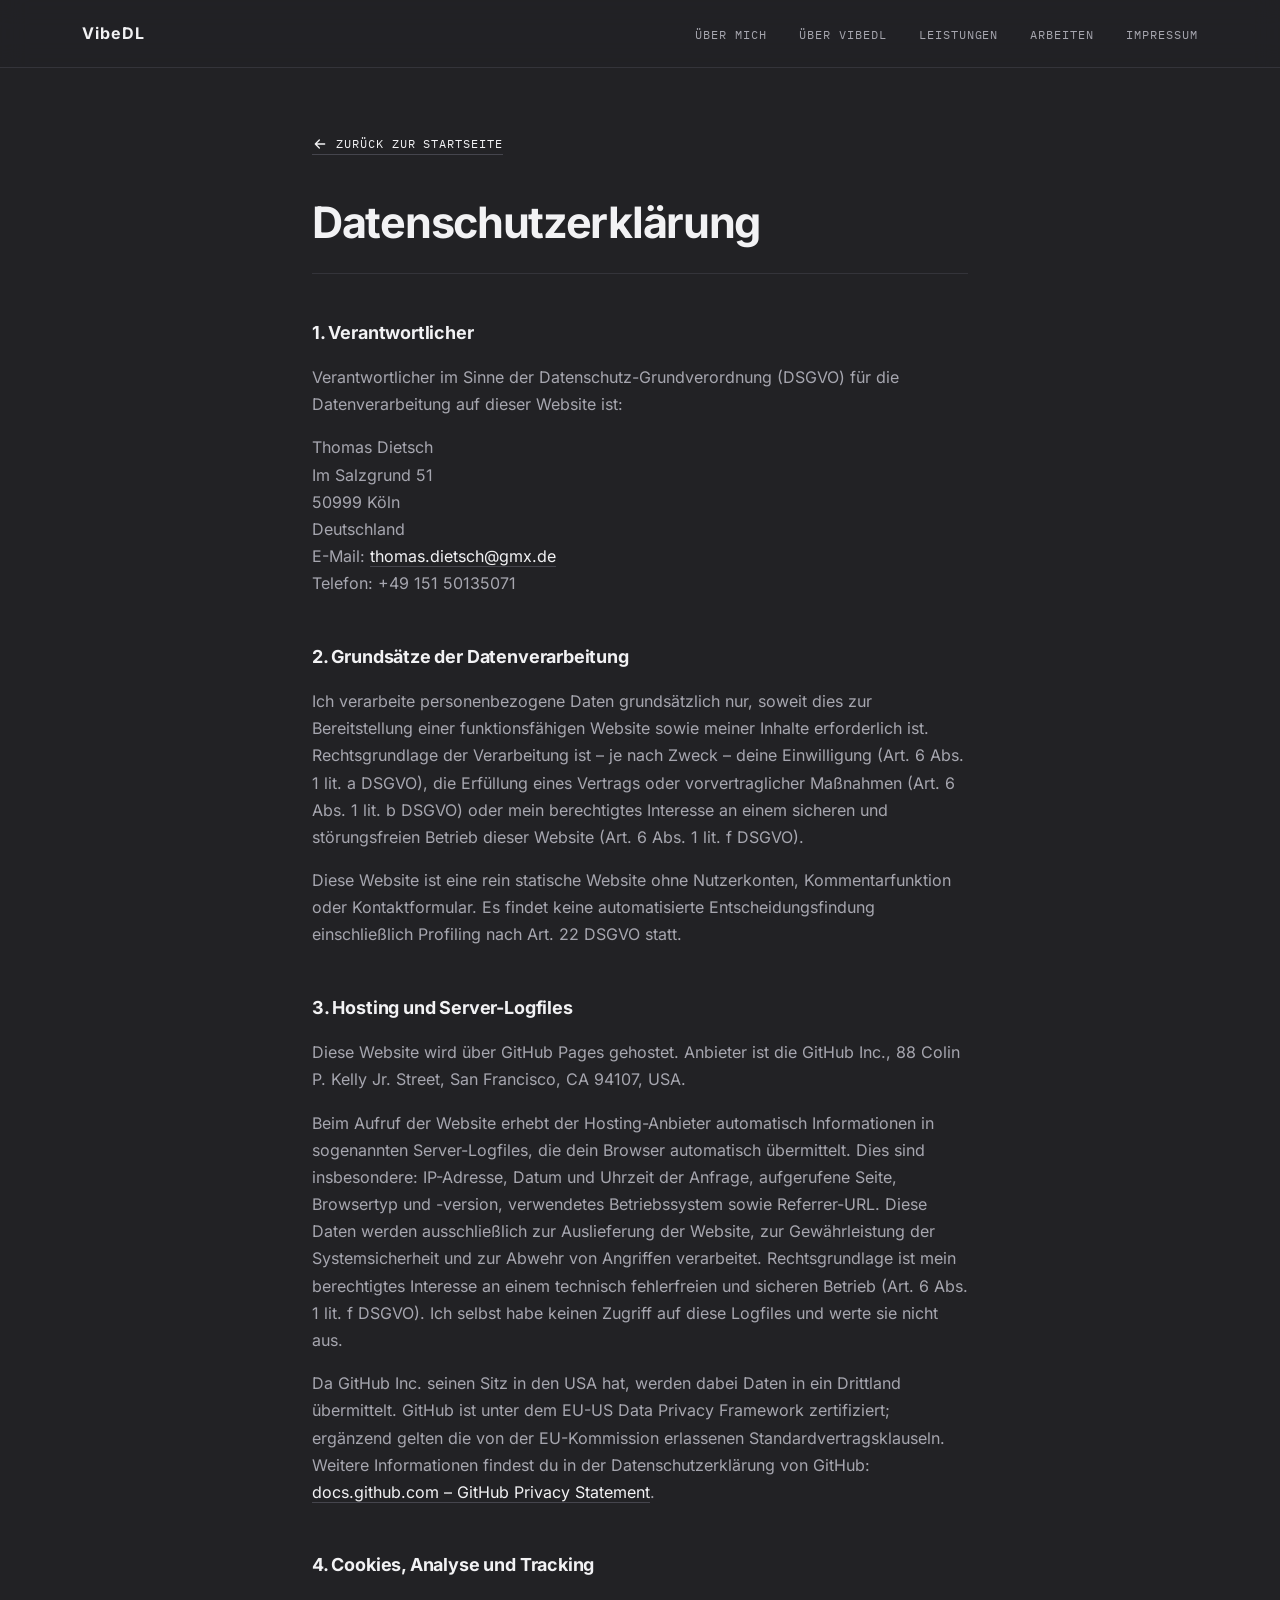
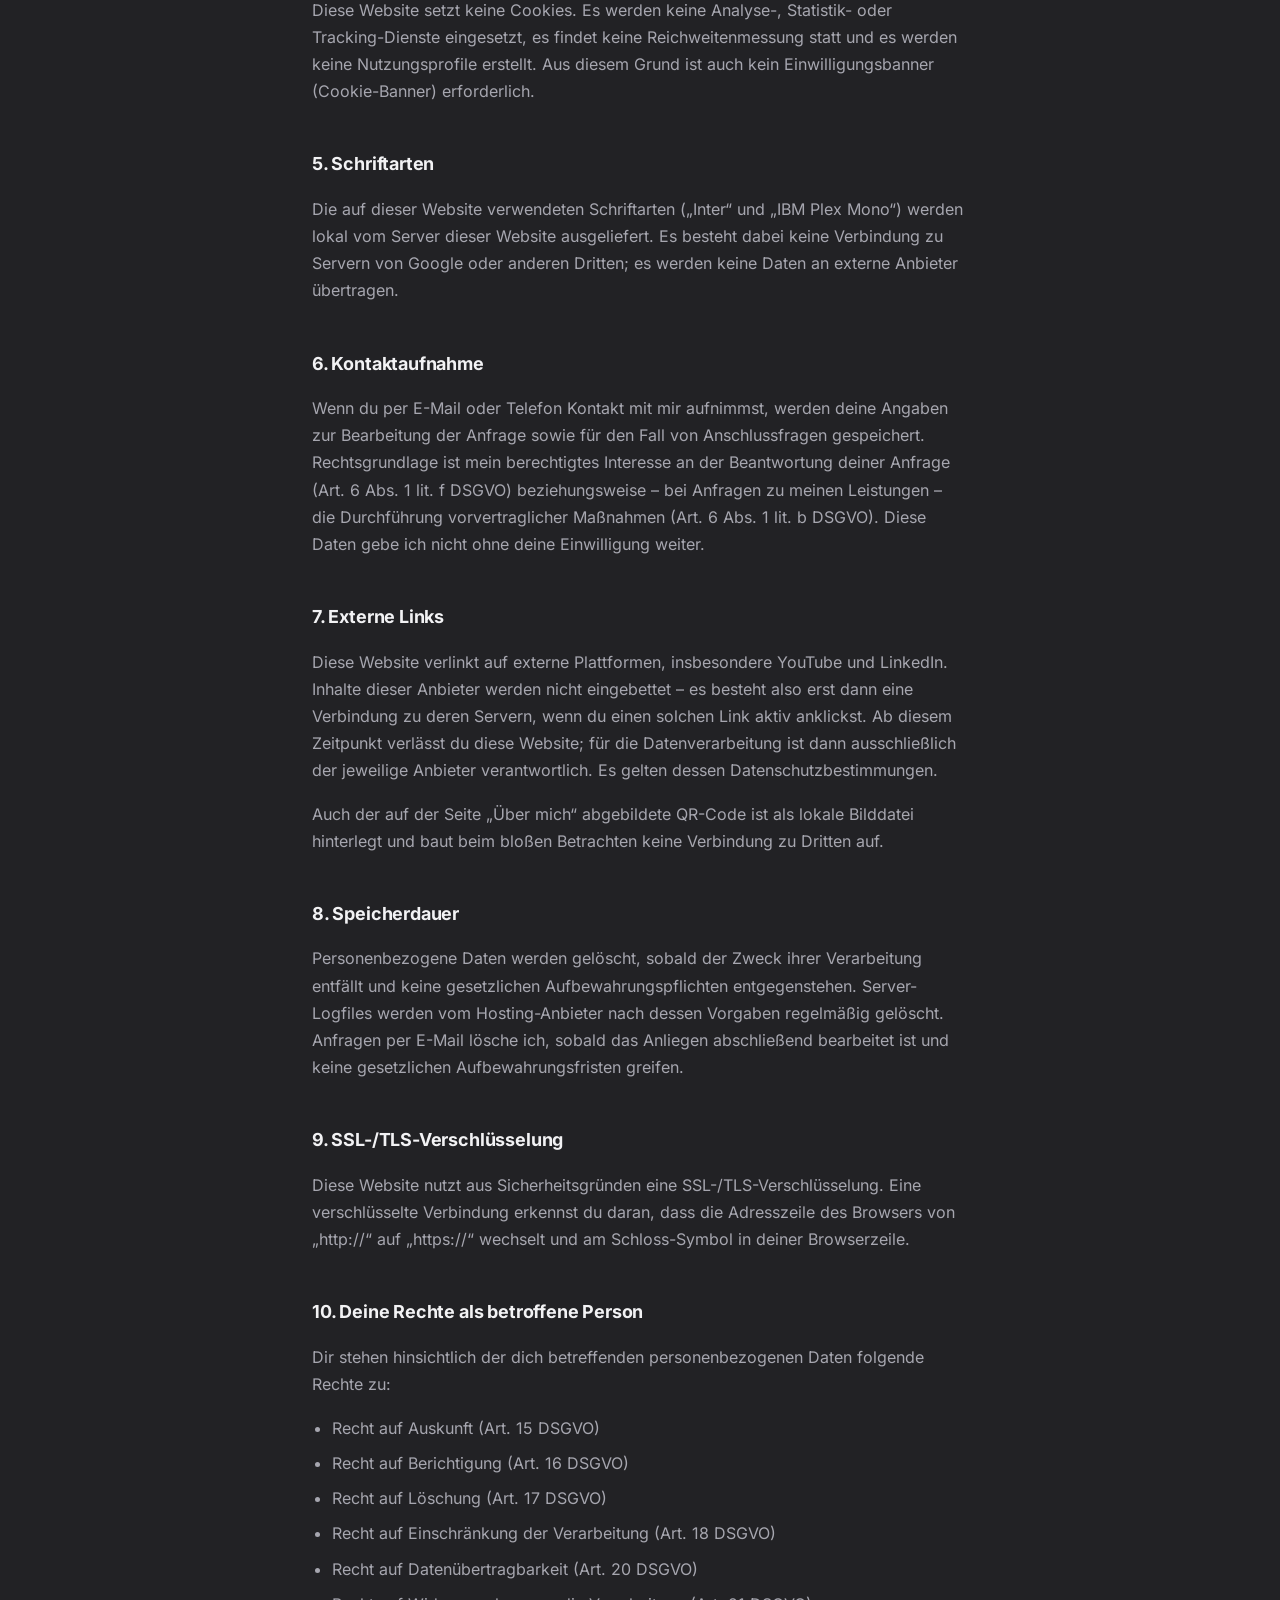
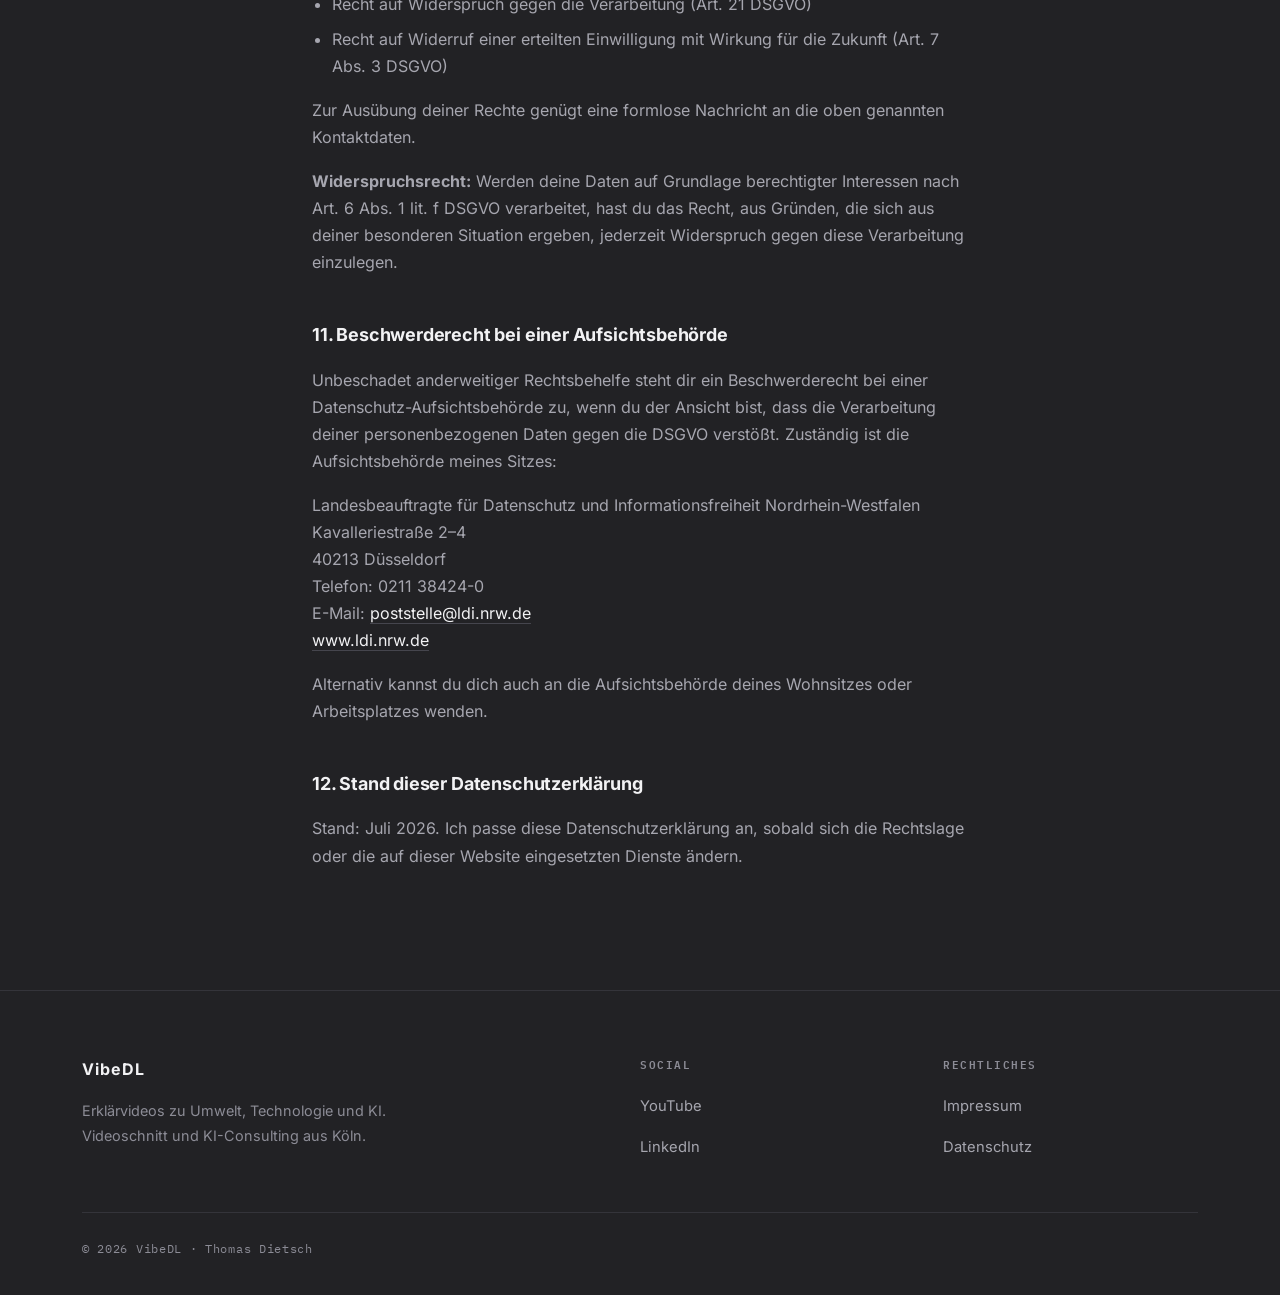
==== datenschutz.html @ 814835d3 "Add files via upload" ====
<!doctype html>
<html lang="de">
<head>
  <meta charset="UTF-8">
  <meta name="viewport" content="width=device-width, initial-scale=1.0">
  <title>Datenschutzerklärung – VibeDL</title>
  <meta name="description" content="Datenschutzerklärung von VibeDL nach DSGVO: Verantwortlicher, Hosting, Server-Logfiles, Rechte der betroffenen Personen.">
  <link rel="stylesheet" href="assets/css/style.css">
  <link rel="icon" type="image/png" href="assets/img/favicon.png">
</head>
<body>

  <header class="site-header">
    <div class="container">
      <a href="index.html" class="logo">
        <span class="logo-text">VibeDL</span>
      </a>

      <input type="checkbox" id="nav-toggle" class="nav-toggle">
      <label for="nav-toggle" class="nav-toggle-label" aria-label="Menü öffnen">☰</label>

      <nav>
        <ul class="nav-links">
          <li><a href="ueber-mich.html">Über mich</a></li>
          <li><a href="index.html#ueber">Über VibeDL</a></li>
          <li><a href="index.html#leistungen">Leistungen</a></li>
          <li><a href="index.html#arbeiten">Arbeiten</a></li>
          <li><a href="impressum.html">Impressum</a></li>
        </ul>
      </nav>
    </div>
  </header>

  <main class="legal-page">
    <div class="container">
      <a href="index.html" class="back-link">
        <svg width="16" height="16" viewBox="0 0 24 24" fill="none" stroke="currentColor" stroke-width="2" stroke-linecap="round" stroke-linejoin="round"><path d="M19 12H5M11 6l-6 6 6 6"/></svg>
        Zurück zur Startseite
      </a>
      <h1>Datenschutzerklärung</h1>

      <h2>1. Verantwortlicher</h2>
      <p>
        Verantwortlicher im Sinne der Datenschutz-Grundverordnung (DSGVO) für die Datenverarbeitung auf dieser Website ist:
      </p>
      <p>
        Thomas Dietsch<br>
        Im Salzgrund 51<br>
        50999 Köln<br>
        Deutschland<br>
        E-Mail: <a href="mailto:thomas.dietsch@gmx.de">thomas.dietsch@gmx.de</a><br>
        Telefon: +49 151 50135071
      </p>

      <h2>2. Grundsätze der Datenverarbeitung</h2>
      <p>
        Ich verarbeite personenbezogene Daten grundsätzlich nur, soweit dies zur Bereitstellung einer funktionsfähigen Website sowie meiner Inhalte erforderlich ist. Rechtsgrundlage der Verarbeitung ist – je nach Zweck – deine Einwilligung (Art. 6 Abs. 1 lit. a DSGVO), die Erfüllung eines Vertrags oder vorvertraglicher Maßnahmen (Art. 6 Abs. 1 lit. b DSGVO) oder mein berechtigtes Interesse an einem sicheren und störungsfreien Betrieb dieser Website (Art. 6 Abs. 1 lit. f DSGVO).
      </p>
      <p>
        Diese Website ist eine rein statische Website ohne Nutzerkonten, Kommentarfunktion oder Kontaktformular. Es findet keine automatisierte Entscheidungsfindung einschließlich Profiling nach Art. 22 DSGVO statt.
      </p>

      <h2>3. Hosting und Server-Logfiles</h2>
      <p>
        Diese Website wird über GitHub&nbsp;Pages gehostet. Anbieter ist die GitHub&nbsp;Inc., 88 Colin P. Kelly Jr. Street, San Francisco, CA 94107, USA.
      </p>
      <p>
        Beim Aufruf der Website erhebt der Hosting-Anbieter automatisch Informationen in sogenannten Server-Logfiles, die dein Browser automatisch übermittelt. Dies sind insbesondere: IP-Adresse, Datum und Uhrzeit der Anfrage, aufgerufene Seite, Browsertyp und -version, verwendetes Betriebssystem sowie Referrer-URL. Diese Daten werden ausschließlich zur Auslieferung der Website, zur Gewährleistung der Systemsicherheit und zur Abwehr von Angriffen verarbeitet. Rechtsgrundlage ist mein berechtigtes Interesse an einem technisch fehlerfreien und sicheren Betrieb (Art. 6 Abs. 1 lit. f DSGVO). Ich selbst habe keinen Zugriff auf diese Logfiles und werte sie nicht aus.
      </p>
      <p>
        Da GitHub&nbsp;Inc. seinen Sitz in den USA hat, werden dabei Daten in ein Drittland übermittelt. GitHub ist unter dem EU-US Data Privacy Framework zertifiziert; ergänzend gelten die von der EU-Kommission erlassenen Standardvertragsklauseln. Weitere Informationen findest du in der Datenschutzerklärung von GitHub:
        <a href="https://docs.github.com/de/site-policy/privacy-policies/github-general-privacy-statement" target="_blank" rel="noopener">docs.github.com – GitHub Privacy Statement</a>.
      </p>

      <h2>4. Cookies, Analyse und Tracking</h2>
      <p>
        Diese Website setzt keine Cookies. Es werden keine Analyse-, Statistik- oder Tracking-Dienste eingesetzt, es findet keine Reichweitenmessung statt und es werden keine Nutzungsprofile erstellt. Aus diesem Grund ist auch kein Einwilligungsbanner (Cookie-Banner) erforderlich.
      </p>

      <h2>5. Schriftarten</h2>
      <p>
        Die auf dieser Website verwendeten Schriftarten („Inter“ und „IBM Plex Mono“) werden lokal vom Server dieser Website ausgeliefert. Es besteht dabei keine Verbindung zu Servern von Google oder anderen Dritten; es werden keine Daten an externe Anbieter übertragen.
      </p>

      <h2>6. Kontaktaufnahme</h2>
      <p>
        Wenn du per E-Mail oder Telefon Kontakt mit mir aufnimmst, werden deine Angaben zur Bearbeitung der Anfrage sowie für den Fall von Anschlussfragen gespeichert. Rechtsgrundlage ist mein berechtigtes Interesse an der Beantwortung deiner Anfrage (Art. 6 Abs. 1 lit. f DSGVO) beziehungsweise – bei Anfragen zu meinen Leistungen – die Durchführung vorvertraglicher Maßnahmen (Art. 6 Abs. 1 lit. b DSGVO). Diese Daten gebe ich nicht ohne deine Einwilligung weiter.
      </p>

      <h2>7. Externe Links</h2>
      <p>
        Diese Website verlinkt auf externe Plattformen, insbesondere YouTube und LinkedIn. Inhalte dieser Anbieter werden nicht eingebettet – es besteht also erst dann eine Verbindung zu deren Servern, wenn du einen solchen Link aktiv anklickst. Ab diesem Zeitpunkt verlässt du diese Website; für die Datenverarbeitung ist dann ausschließlich der jeweilige Anbieter verantwortlich. Es gelten dessen Datenschutzbestimmungen.
      </p>
      <p>
        Auch der auf der Seite „Über mich“ abgebildete QR-Code ist als lokale Bilddatei hinterlegt und baut beim bloßen Betrachten keine Verbindung zu Dritten auf.
      </p>

      <h2>8. Speicherdauer</h2>
      <p>
        Personenbezogene Daten werden gelöscht, sobald der Zweck ihrer Verarbeitung entfällt und keine gesetzlichen Aufbewahrungspflichten entgegenstehen. Server-Logfiles werden vom Hosting-Anbieter nach dessen Vorgaben regelmäßig gelöscht. Anfragen per E-Mail lösche ich, sobald das Anliegen abschließend bearbeitet ist und keine gesetzlichen Aufbewahrungsfristen greifen.
      </p>

      <h2>9. SSL-/TLS-Verschlüsselung</h2>
      <p>
        Diese Website nutzt aus Sicherheitsgründen eine SSL-/TLS-Verschlüsselung. Eine verschlüsselte Verbindung erkennst du daran, dass die Adresszeile des Browsers von „http://“ auf „https://“ wechselt und am Schloss-Symbol in deiner Browserzeile.
      </p>

      <h2>10. Deine Rechte als betroffene Person</h2>
      <p>Dir stehen hinsichtlich der dich betreffenden personenbezogenen Daten folgende Rechte zu:</p>
      <ul>
        <li>Recht auf Auskunft (Art. 15 DSGVO)</li>
        <li>Recht auf Berichtigung (Art. 16 DSGVO)</li>
        <li>Recht auf Löschung (Art. 17 DSGVO)</li>
        <li>Recht auf Einschränkung der Verarbeitung (Art. 18 DSGVO)</li>
        <li>Recht auf Datenübertragbarkeit (Art. 20 DSGVO)</li>
        <li>Recht auf Widerspruch gegen die Verarbeitung (Art. 21 DSGVO)</li>
        <li>Recht auf Widerruf einer erteilten Einwilligung mit Wirkung für die Zukunft (Art. 7 Abs. 3 DSGVO)</li>
      </ul>
      <p>
        Zur Ausübung deiner Rechte genügt eine formlose Nachricht an die oben genannten Kontaktdaten.
      </p>
      <p>
        <strong>Widerspruchsrecht:</strong> Werden deine Daten auf Grundlage berechtigter Interessen nach Art. 6 Abs. 1 lit. f DSGVO verarbeitet, hast du das Recht, aus Gründen, die sich aus deiner besonderen Situation ergeben, jederzeit Widerspruch gegen diese Verarbeitung einzulegen.
      </p>

      <h2>11. Beschwerderecht bei einer Aufsichtsbehörde</h2>
      <p>
        Unbeschadet anderweitiger Rechtsbehelfe steht dir ein Beschwerderecht bei einer Datenschutz-Aufsichtsbehörde zu, wenn du der Ansicht bist, dass die Verarbeitung deiner personenbezogenen Daten gegen die DSGVO verstößt. Zuständig ist die Aufsichtsbehörde meines Sitzes:
      </p>
      <p>
        Landesbeauftragte für Datenschutz und Informationsfreiheit Nordrhein-Westfalen<br>
        Kavalleriestraße 2–4<br>
        40213 Düsseldorf<br>
        Telefon: 0211 38424-0<br>
        E-Mail: <a href="mailto:poststelle@ldi.nrw.de">poststelle@ldi.nrw.de</a><br>
        <a href="https://www.ldi.nrw.de" target="_blank" rel="noopener">www.ldi.nrw.de</a>
      </p>
      <p>
        Alternativ kannst du dich auch an die Aufsichtsbehörde deines Wohnsitzes oder Arbeitsplatzes wenden.
      </p>

      <h2>12. Stand dieser Datenschutzerklärung</h2>
      <p>
        Stand: Juli 2026. Ich passe diese Datenschutzerklärung an, sobald sich die Rechtslage oder die auf dieser Website eingesetzten Dienste ändern.
      </p>
    </div>
  </main>

  <footer class="site-footer">
    <div class="container">
      <div class="footer-top">
        <div class="footer-brand">
          <a href="index.html" class="logo">
            <span class="logo-text">VibeDL</span>
          </a>
          <p>Erklärvideos zu Umwelt, Technologie und KI. Videoschnitt und KI-Consulting aus Köln.</p>
        </div>
        <div class="footer-col">
          <h4>Social</h4>
          <ul class="social-links">
            <li><a href="https://www.youtube.com/@Vibe_DL" target="_blank" rel="noopener">YouTube</a></li>
            <li><a href="https://www.linkedin.com/in/thomas-dietsch-35041698/" target="_blank" rel="noopener">LinkedIn</a></li>
          </ul>
        </div>
        <div class="footer-col">
          <h4>Rechtliches</h4>
          <ul class="legal-links">
            <li><a href="impressum.html">Impressum</a></li>
            <li><a href="datenschutz.html">Datenschutz</a></li>
          </ul>
        </div>
      </div>
      <div class="footer-bottom">
        © 2026 VibeDL · Thomas Dietsch
      </div>
    </div>
  </footer>

</body>
</html>
---- assets/css/style.css ----
/* ---------- Schriften (lokal gehostet, DSGVO-konform) ----------
   Inter – SIL Open Font License 1.1 (assets/fonts/OFL.txt)
   IBM Plex Mono – SIL Open Font License 1.1 (assets/fonts/OFL-PlexMono.txt)

   Rollenverteilung: Inter trägt Headlines und Fließtext,
   Plex Mono trägt Timecodes, Labels und technische Angaben. */
@font-face {
  font-family: "Inter";
  font-style: normal;
  font-weight: 400 800;
  font-display: swap;
  src: url("../fonts/inter-latin-ext.woff2") format("woff2");
  unicode-range: U+0100-02BA, U+02BD-02C5, U+02C7-02CC, U+02CE-02D7, U+02DD-02FF, U+0304, U+0308, U+0329, U+1D00-1DBF, U+1E00-1E9F, U+1EF2-1EFF, U+2020, U+20A0-20AB, U+20AD-20C0, U+2113, U+2C60-2C7F, U+A720-A7FF;
}

@font-face {
  font-family: "Inter";
  font-style: normal;
  font-weight: 400 800;
  font-display: swap;
  src: url("../fonts/inter-latin.woff2") format("woff2");
  unicode-range: U+0000-00FF, U+0131, U+0152-0153, U+02BB-02BC, U+02C6, U+02DA, U+02DC, U+0304, U+0308, U+0329, U+2000-206F, U+20AC, U+2122, U+2191, U+2193, U+2212, U+2215, U+FEFF, U+FFFD;
}

@font-face {
  font-family: "IBM Plex Mono";
  font-style: normal;
  font-weight: 400;
  font-display: swap;
  src: url("../fonts/plex-mono-400.woff2") format("woff2");
}

@font-face {
  font-family: "IBM Plex Mono";
  font-style: normal;
  font-weight: 600;
  font-display: swap;
  src: url("../fonts/plex-mono-600.woff2") format("woff2");
}

:root {
  /* Neutrales Schnittraum-Grau, an der DaVinci-Resolve-Oberfläche orientiert */
  --bg: #222225;
  --bg-lift: #2a2a2e;
  --line: #45454d;
  --line-soft: #34343a;
  --text: #f2f2f4;
  --text-muted: #a6a6af;
  --text-faint: #8c8c96;
  --accent: #43d9a3;
  --font-mono: "IBM Plex Mono", ui-monospace, "SFMono-Regular", Consolas, monospace;
  --radius: 2px;
  --max-width: 1180px;
  --gutter: 32px;
  --header-height: 68px;
  /* Harter Schnitt statt Überblendung */
  --cut: 0.1s linear;
}

* {
  box-sizing: border-box;
}

html {
  scroll-behavior: smooth;
  /* Absicherung gegen horizontalen Überlauf.
     "clip" statt "hidden", weil hidden einen Scroll-Container erzeugt
     und damit den sticky Header brechen kann. */
  overflow-x: clip;
}

body {
  margin: 0;
  background: var(--bg);
  color: var(--text);
  font-family: "Inter", -apple-system, BlinkMacSystemFont, "Segoe UI", sans-serif;
  font-size: 1.05rem;
  line-height: 1.7;
  -webkit-font-smoothing: antialiased;
  text-rendering: optimizeLegibility;
}

img {
  max-width: 100%;
  display: block;
}

a {
  color: inherit;
  text-decoration: none;
}

ul {
  list-style: none;
}

::selection {
  background: var(--accent);
  color: var(--bg);
}

.container {
  max-width: var(--max-width);
  margin: 0 auto;
  padding: 0 var(--gutter);
}

/* Schmalere Spur für Lesetext – bricht die Gleichbreite auf */
.container--narrow {
  max-width: 900px;
}

/* ---------- Timecode ---------- */
.tc {
  display: block;
  font-family: var(--font-mono);
  font-size: 0.72rem;
  font-weight: 400;
  letter-spacing: 0.06em;
  color: var(--text-faint);
  font-variant-numeric: tabular-nums;
}

/* ---------- Header ---------- */
.site-header {
  position: sticky;
  top: 0;
  z-index: 100;
  height: var(--header-height);
  display: flex;
  align-items: center;
  background: rgba(34, 34, 37, 0.92);
  backdrop-filter: blur(12px);
  border-bottom: 1px solid var(--line-soft);
}

.site-header .container {
  display: flex;
  align-items: center;
  justify-content: space-between;
  width: 100%;
}

.logo {
  display: inline-flex;
  align-items: center;
  font-size: 1rem;
  font-weight: 700;
  letter-spacing: 0.06em;
  color: var(--text);
}

.nav-links {
  display: flex;
  gap: 32px;
  margin: 0;
  padding: 0;
}

.nav-links a {
  font-family: var(--font-mono);
  font-size: 0.76rem;
  font-weight: 400;
  letter-spacing: 0.08em;
  text-transform: uppercase;
  color: var(--text-muted);
  transition: color var(--cut);
}

.nav-links a:hover,
.nav-links a:focus-visible {
  color: var(--text);
}

.nav-links a.active {
  color: var(--accent);
}

.nav-toggle {
  display: none;
}

.nav-toggle-label {
  display: none;
  cursor: pointer;
}

/* ---------- Buttons ---------- */
.btn-primary,
.btn-secondary {
  display: inline-flex;
  align-items: center;
  gap: 10px;
  padding: 14px 26px;
  border-radius: var(--radius);
  font-family: var(--font-mono);
  font-size: 0.8rem;
  font-weight: 600;
  letter-spacing: 0.08em;
  text-transform: uppercase;
  transition: background-color var(--cut), color var(--cut), border-color var(--cut);
}

.btn-primary {
  color: var(--bg);
  background: var(--accent);
  border: 1px solid var(--accent);
}

.btn-primary:hover,
.btn-primary:focus-visible {
  background: transparent;
  color: var(--accent);
}

.btn-secondary {
  color: var(--text);
  background: transparent;
  border: 1px solid var(--line);
}

.btn-secondary:hover,
.btn-secondary:focus-visible {
  border-color: var(--text);
}

/* ---------- Sektionen: harte Schnitte, variabler Rhythmus ----------
   Trennlinien laufen über die volle Fensterbreite, nicht nur im Container. */
section {
  border-bottom: 1px solid var(--line-soft);
}

section:last-of-type {
  border-bottom: none;
}

.sec-pad-l { padding: 130px 0; }
.sec-pad-m { padding: 96px 0; }
.sec-pad-s { padding: 64px 0; }

.section-head {
  margin-bottom: 44px;
}

.section-head .tc {
  margin-bottom: 12px;
}

.section-title {
  font-size: clamp(1.9rem, 4vw, 2.9rem);
  line-height: 1.08;
  letter-spacing: -0.03em;
  font-weight: 700;
  margin: 0;
}

/* ---------- Hero ---------- */
.hero {
  padding: 120px 0 96px;
}

.hero > .container > .tc {
  margin-bottom: 36px;
}

.hero h1 {
  font-size: clamp(2.6rem, 6.6vw, 5.2rem);
  line-height: 0.98;
  letter-spacing: -0.038em;
  font-weight: 700;
  margin: 0 0 30px;
  max-width: 16ch;
}

.hero h1 .accent {
  color: var(--accent);
}

.hero .subheadline {
  font-size: 1.1rem;
  color: var(--text-muted);
  max-width: 48ch;
  margin: 0 0 40px;
}

/* ---------- Randabfallende Bildfläche (Cinemascope) ---------- */
.bleed {
  width: 100%;
}

.still {
  position: relative;
  width: 100%;
  aspect-ratio: 2.39 / 1;
  overflow: hidden;
  background: var(--bg-lift);
}

.still img {
  width: 100%;
  height: 100%;
  object-fit: cover;
}

/* Platzhalter, solange kein Bildmaterial vorliegt –
   bewusst gestaltet, nicht "kaputtes Bild" */
.still--placeholder {
  display: flex;
  align-items: center;
  justify-content: center;
  /* oben keine Linie – die Hero-Sektion bringt sie bereits mit */
  border-bottom: 1px solid var(--line-soft);
  background-image:
    repeating-linear-gradient(
      -45deg,
      transparent 0 14px,
      rgba(255, 255, 255, 0.03) 14px 28px
    );
}

.still--placeholder .ph-label {
  font-family: var(--font-mono);
  font-size: 0.74rem;
  letter-spacing: 0.1em;
  /* muted statt faint: auf der helleren Flaeche sonst unter 4,5:1 */
  color: var(--text-muted);
  text-align: center;
  line-height: 2;
  text-transform: uppercase;
}

.still--placeholder .ph-label strong {
  display: block;
  font-weight: 600;
  color: var(--text);
}

.caption {
  font-family: var(--font-mono);
  font-size: 0.72rem;
  letter-spacing: 0.06em;
  color: var(--text-faint);
  padding: 12px var(--gutter) 0;
  max-width: var(--max-width);
  margin: 0 auto;
}

/* innerhalb eines .container – der bringt die Ränder bereits mit */
.caption--inline {
  padding-left: 0;
  padding-right: 0;
}

/* ---------- Metadaten-Block (ersetzt die Statistik-Leiste) ---------- */
.meta-list {
  margin: 0;
  padding: 0;
  border-top: 1px solid var(--line-soft);
}

.meta-row {
  display: grid;
  grid-template-columns: 160px minmax(0, 1fr);
  gap: 24px;
  padding: 20px 0;
  border-bottom: 1px solid var(--line-soft);
}

.meta-row dt {
  font-family: var(--font-mono);
  font-size: 0.72rem;
  font-weight: 600;
  letter-spacing: 0.12em;
  text-transform: uppercase;
  color: var(--text-faint);
  padding-top: 4px;
}

.meta-row dd {
  margin: 0;
  font-size: 1.02rem;
  color: var(--text);
}

/* ---------- Lesetext ---------- */
.lead {
  font-size: 1.3rem;
  line-height: 1.55;
  letter-spacing: -0.01em;
  color: var(--text);
  margin: 0;
  max-width: 40ch;
}

.body-text {
  color: var(--text-muted);
  max-width: 62ch;
  margin: 0;
}

.body-text + .body-text {
  margin-top: 20px;
}

/* ---------- Leistungen / Schwerpunkte ---------- */
.service-list {
  margin: 0;
  padding: 0;
  border-top: 1px solid var(--line-soft);
}

.service-item {
  display: grid;
  grid-template-columns: 160px minmax(0, 24ch) minmax(0, 1fr);
  gap: 32px;
  padding: 40px 0;
  border-bottom: 1px solid var(--line-soft);
  align-items: start;
}

.service-item .tc {
  padding-top: 8px;
}

.service-item h3 {
  font-size: 1.45rem;
  line-height: 1.2;
  letter-spacing: -0.02em;
  font-weight: 700;
  margin: 0;
  color: var(--text);
}

.service-item p {
  margin: 0;
  color: var(--text-muted);
}

.section-cta {
  margin-top: 48px;
}

/* ---------- Arbeiten (Kachelreihe) ---------- */
.work-grid {
  display: grid;
  grid-template-columns: repeat(auto-fit, minmax(260px, 1fr));
  gap: 1px;
  background: var(--line-soft);
  border-top: 1px solid var(--line-soft);
  border-bottom: 1px solid var(--line-soft);
}

.work-item {
  background: var(--bg);
  display: block;
  transition: background-color var(--cut);
}

.work-item:hover,
.work-item:focus-visible {
  background: var(--bg-lift);
}

.work-thumb {
  position: relative;
  aspect-ratio: 16 / 9;
  overflow: hidden;
  background: var(--bg-lift);
  display: flex;
  align-items: center;
  justify-content: center;
  background-image:
    repeating-linear-gradient(
      -45deg,
      transparent 0 12px,
      rgba(255, 255, 255, 0.03) 12px 24px
    );
}

.work-thumb img {
  width: 100%;
  height: 100%;
  object-fit: cover;
}

.work-thumb .ph-label {
  font-family: var(--font-mono);
  font-size: 0.68rem;
  letter-spacing: 0.1em;
  color: var(--text-muted);
  text-transform: uppercase;
  text-align: center;
  line-height: 1.9;
}

.work-meta {
  padding: 18px 20px 22px;
}

.work-meta .tc {
  margin-bottom: 6px;
}

.work-meta h3 {
  font-size: 1rem;
  font-weight: 600;
  letter-spacing: -0.01em;
  margin: 0;
  color: var(--text);
}

/* ---------- Über mich ---------- */
.profile-hero {
  padding: 96px 0 80px;
}

.profile-hero .container {
  display: grid;
  grid-template-columns: minmax(0, 1fr) minmax(0, 480px);
  gap: 64px;
  align-items: center;
}

.profile-photo {
  width: 100%;
  height: auto;
  /* 16:9 – entspricht dem Bildformat, dadurch kein Beschnitt am Kopf */
  aspect-ratio: 16 / 9;
  object-fit: cover;
  border-radius: var(--radius);
}

.profile-figure {
  margin: 0;
}

.profile-figure figcaption {
  font-family: var(--font-mono);
  font-size: 0.7rem;
  letter-spacing: 0.06em;
  color: var(--text-faint);
  margin-top: 10px;
}

.profile-intro > .tc {
  margin-bottom: 22px;
}

.profile-intro h1 {
  font-size: clamp(2.3rem, 5vw, 3.6rem);
  line-height: 1;
  letter-spacing: -0.035em;
  font-weight: 700;
  margin: 0 0 14px;
}

.profile-name {
  font-family: var(--font-mono);
  font-size: 0.8rem;
  letter-spacing: 0.08em;
  text-transform: uppercase;
  color: var(--text-muted);
  margin: 0 0 26px;
  padding-bottom: 26px;
  border-bottom: 1px solid var(--line-soft);
}

/* ---------- Kontakt ---------- */
.connect-card {
  display: grid;
  grid-template-columns: minmax(0, 1fr) auto;
  gap: 64px;
  align-items: start;
}

.connect-links {
  display: flex;
  flex-direction: column;
  gap: 14px;
  margin: 26px 0 0;
  padding: 0;
}

.connect-links li {
  display: flex;
  align-items: center;
  gap: 12px;
}

.connect-links svg {
  color: var(--text-faint);
  flex-shrink: 0;
}

.connect-links a {
  font-family: var(--font-mono);
  font-size: 0.85rem;
  color: var(--text);
  border-bottom: 1px solid var(--line);
  padding-bottom: 2px;
  transition: color var(--cut), border-color var(--cut);
}

.connect-links a:hover,
.connect-links a:focus-visible {
  color: var(--accent);
  border-color: var(--accent);
}

.connect-qr {
  display: flex;
  flex-direction: column;
  align-items: center;
  gap: 12px;
}

.connect-qr img {
  width: 126px;
  height: 126px;
  background: #ffffff;
  padding: 10px;
  border-radius: var(--radius);
}

.connect-qr span {
  font-family: var(--font-mono);
  font-size: 0.66rem;
  letter-spacing: 0.14em;
  text-transform: uppercase;
  color: var(--text-faint);
}

/* ---------- Footer ---------- */
.site-footer {
  border-top: 1px solid var(--line-soft);
  padding: 64px 0 36px;
}

.footer-top {
  display: grid;
  grid-template-columns: minmax(0, 2fr) 1fr 1fr;
  gap: 48px;
  margin-bottom: 52px;
}

.footer-brand .logo {
  margin-bottom: 16px;
}

.footer-brand p {
  color: var(--text-faint);
  font-size: 0.9rem;
  max-width: 34ch;
  margin: 0;
}

.footer-col h4 {
  font-family: var(--font-mono);
  font-size: 0.68rem;
  font-weight: 600;
  letter-spacing: 0.14em;
  text-transform: uppercase;
  color: var(--text-faint);
  margin: 0 0 18px;
}

.footer-col ul,
.social-links,
.legal-links {
  display: flex;
  flex-direction: column;
  gap: 12px;
  margin: 0;
  padding: 0;
}

.social-links a,
.legal-links a {
  color: var(--text-muted);
  font-size: 0.92rem;
  transition: color var(--cut);
}

.social-links a:hover,
.social-links a:focus-visible,
.legal-links a:hover,
.legal-links a:focus-visible {
  color: var(--text);
}

.footer-bottom {
  border-top: 1px solid var(--line-soft);
  padding-top: 26px;
  font-family: var(--font-mono);
  font-size: 0.72rem;
  letter-spacing: 0.06em;
  color: var(--text-faint);
}

/* ---------- Rechtsseiten ---------- */
.legal-page {
  padding: 64px 0 104px;
}

.legal-page .container {
  max-width: 720px;
}

.back-link {
  display: inline-flex;
  align-items: center;
  gap: 8px;
  margin-bottom: 44px;
  font-family: var(--font-mono);
  font-size: 0.74rem;
  letter-spacing: 0.08em;
  text-transform: uppercase;
  color: var(--text-muted);
  transition: color var(--cut);
}

.back-link:hover,
.back-link:focus-visible {
  color: var(--text);
}

.legal-page h1 {
  font-size: clamp(2rem, 4vw, 2.7rem);
  line-height: 1.1;
  letter-spacing: -0.03em;
  font-weight: 700;
  margin: 0 0 44px;
  padding-bottom: 26px;
  border-bottom: 1px solid var(--line-soft);
}

.legal-page h2 {
  font-size: 1.12rem;
  font-weight: 700;
  letter-spacing: -0.01em;
  color: var(--text);
  margin: 44px 0 14px;
}

.legal-page p,
.legal-page li {
  color: var(--text-muted);
  font-size: 1rem;
  max-width: 68ch;
}

.legal-page ul {
  padding-left: 20px;
  list-style: disc;
}

.legal-page li {
  margin-bottom: 8px;
}

.legal-page a {
  color: var(--text);
  border-bottom: 1px solid var(--line);
  transition: color var(--cut), border-color var(--cut);
}

.legal-page a:hover,
.legal-page a:focus-visible {
  color: var(--accent);
  border-color: var(--accent);
}

/* ---------- Responsive ---------- */
@media (max-width: 900px) {
  .sec-pad-l { padding: 84px 0; }
  .sec-pad-m { padding: 68px 0; }
  .sec-pad-s { padding: 52px 0; }

  .hero {
    padding: 72px 0 64px;
  }

  .profile-hero .container,
  .connect-card {
    grid-template-columns: 1fr;
    gap: 40px;
  }

  .profile-figure {
    order: -1;
  }

  .service-item {
    grid-template-columns: 1fr;
    gap: 12px;
    padding: 32px 0;
  }

  .meta-row {
    grid-template-columns: 130px minmax(0, 1fr);
    gap: 16px;
  }

  .lead {
    font-size: 1.15rem;
    max-width: 100%;
  }

  .footer-top {
    grid-template-columns: 1fr 1fr;
    gap: 36px;
  }

  .footer-brand {
    grid-column: 1 / -1;
  }
}

@media (max-width: 640px) {
  :root {
    --gutter: 22px;
  }

  .still {
    /* auf dem Handy ist 2.39:1 zu flach */
    aspect-ratio: 16 / 9;
  }

  .meta-row {
    grid-template-columns: 1fr;
    gap: 4px;
  }

  .hero > .container > .tc {
    margin-bottom: 26px;
  }

  .nav-toggle-label {
    display: flex;
    align-items: center;
    justify-content: center;
    width: 40px;
    height: 40px;
    font-size: 1.4rem;
    color: var(--text);
  }

  .nav-links {
    position: absolute;
    top: var(--header-height);
    left: 0;
    right: 0;
    flex-direction: column;
    gap: 0;
    background: var(--bg);
    border-bottom: 1px solid var(--line);
    max-height: 0;
    overflow: hidden;
    transition: max-height 0.25s ease;
  }

  .nav-links li {
    width: 100%;
    border-top: 1px solid var(--line-soft);
  }

  .nav-links a {
    display: block;
    padding: 15px var(--gutter);
  }

  .nav-toggle:checked ~ nav .nav-links {
    max-height: 320px;
  }

  .footer-top {
    grid-template-columns: 1fr;
  }
}
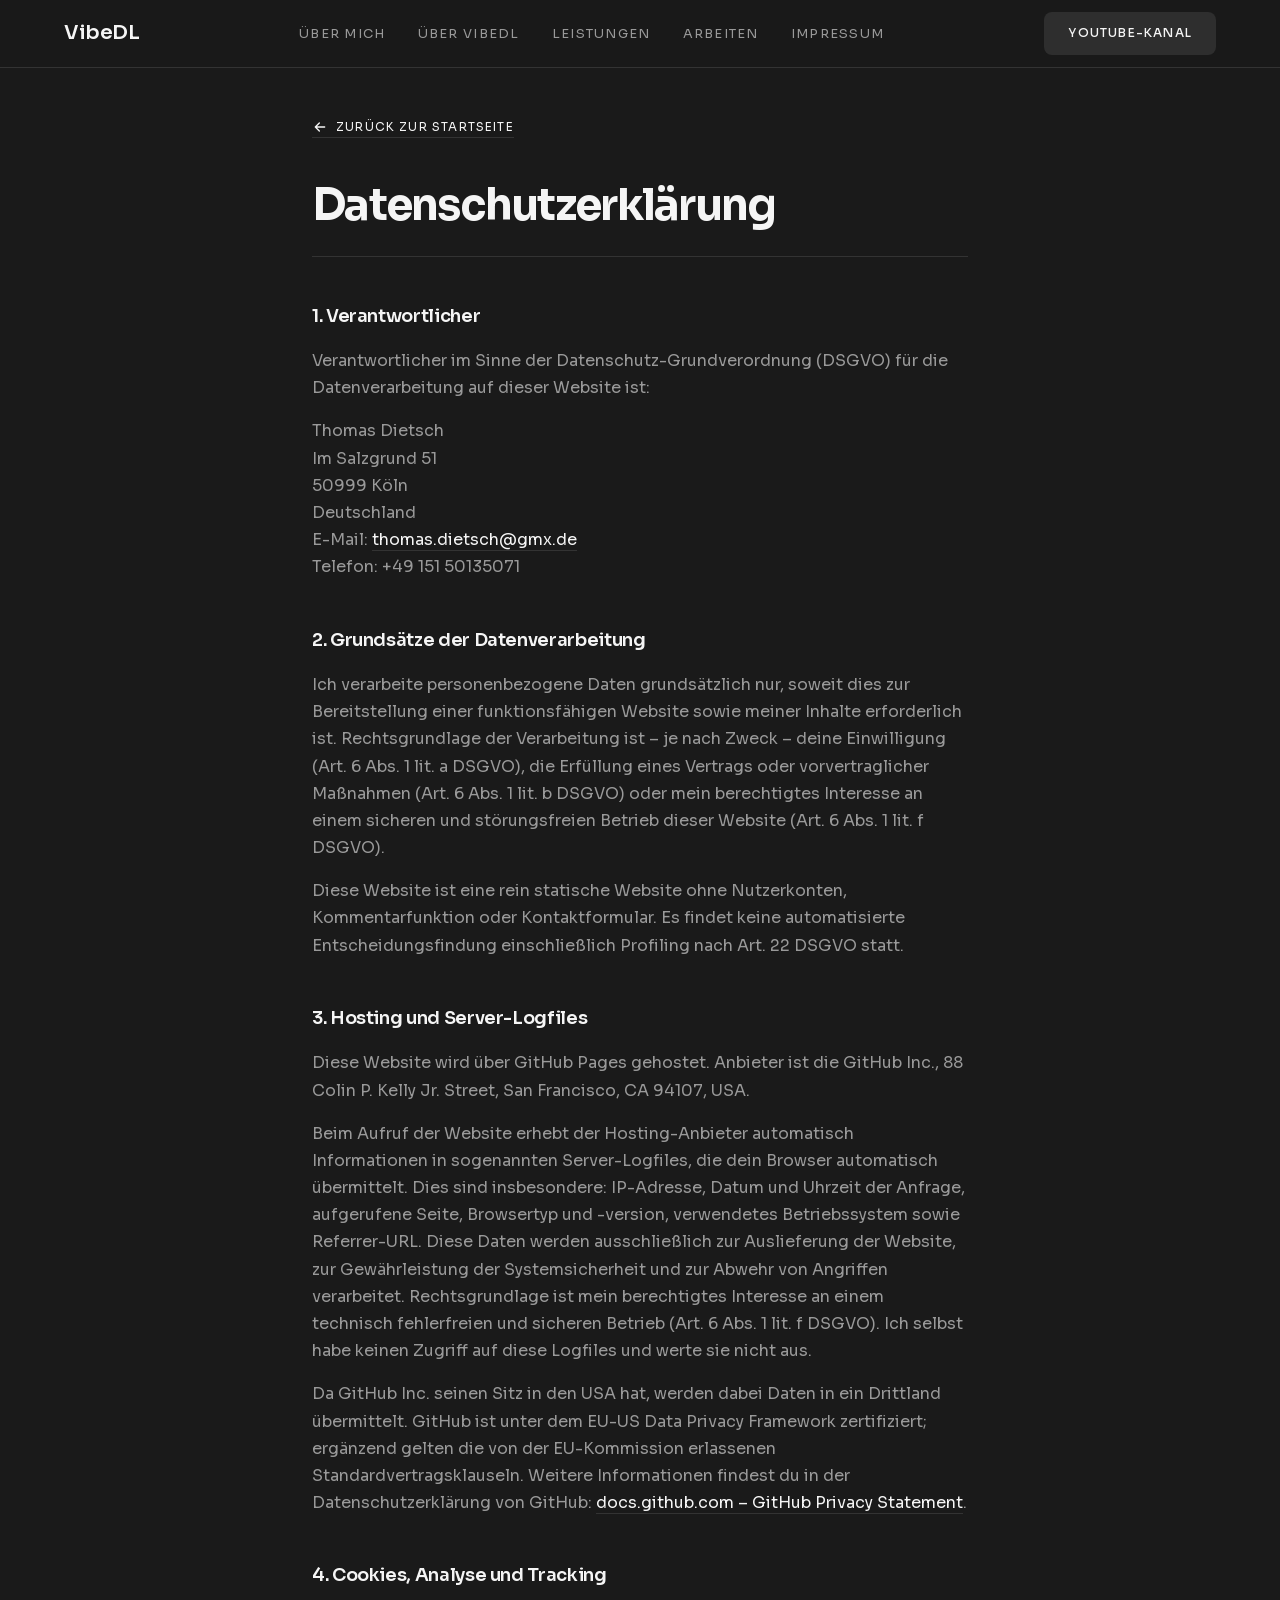
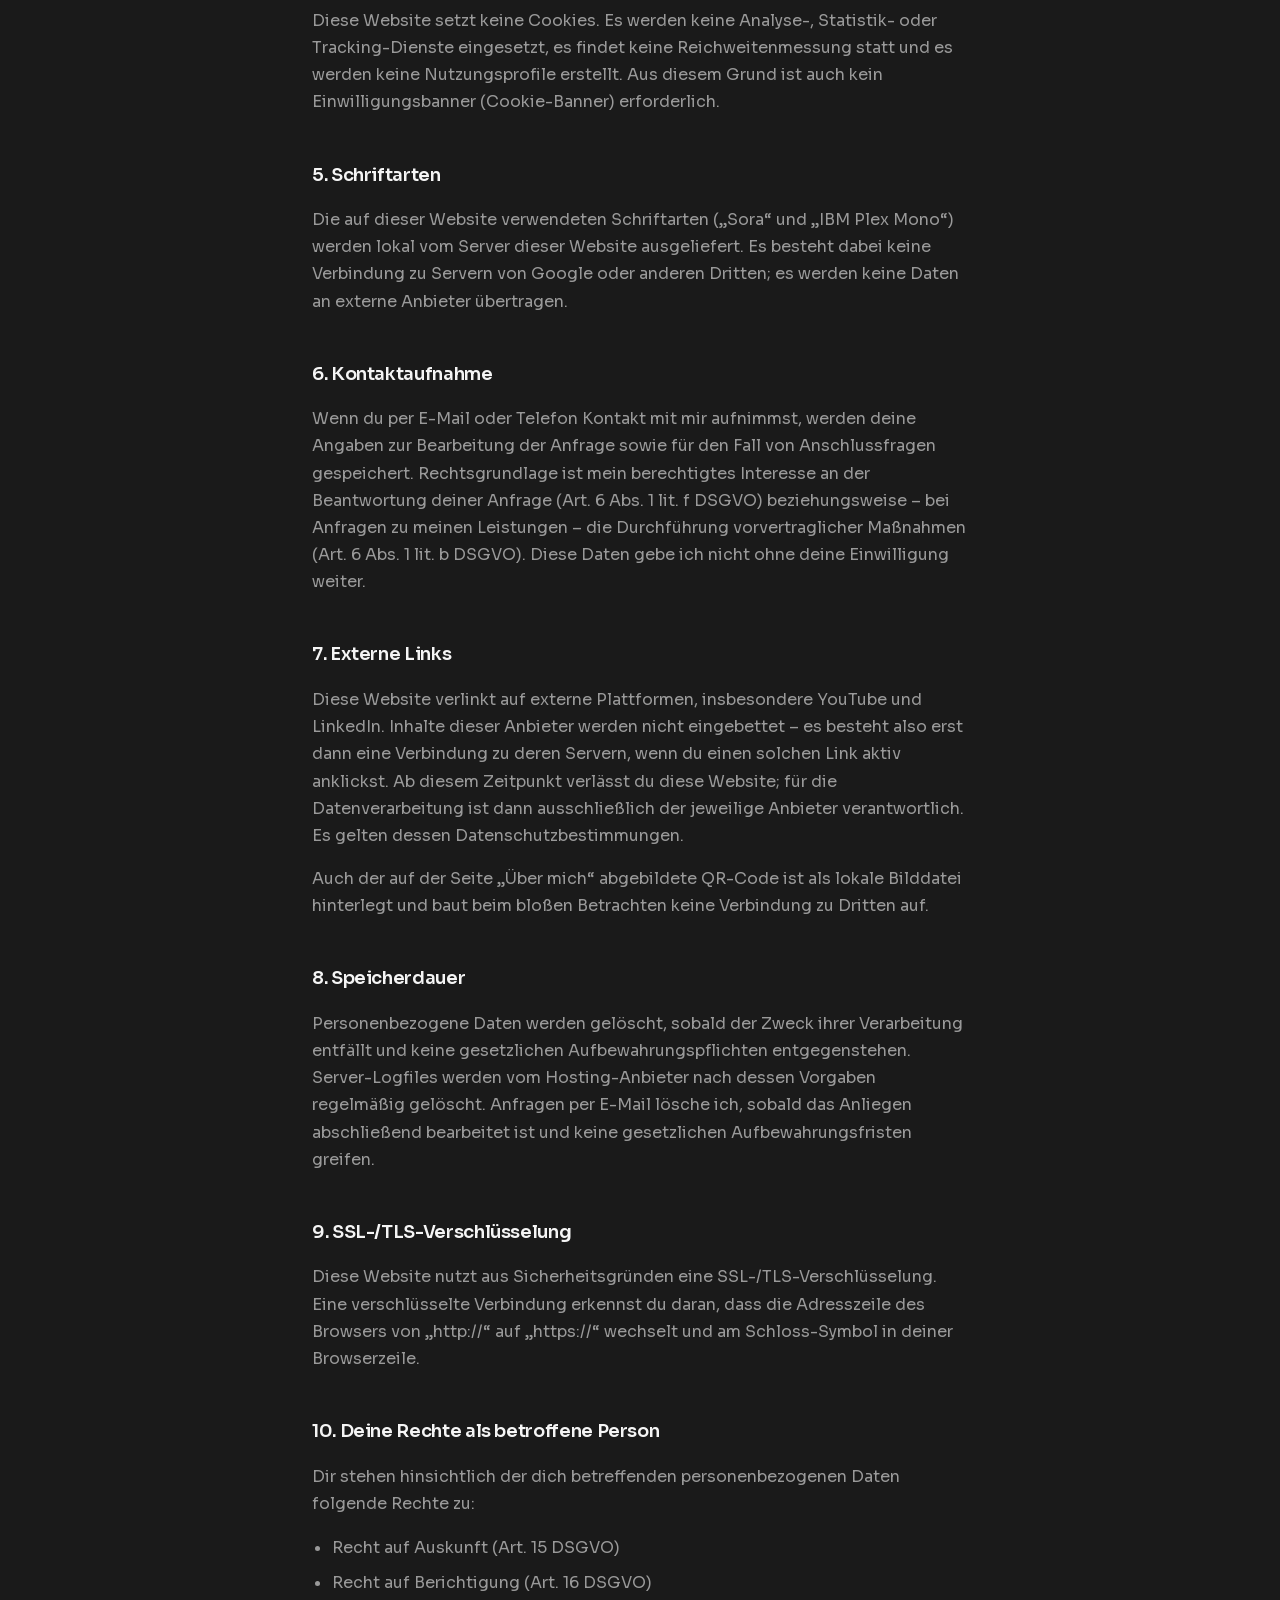
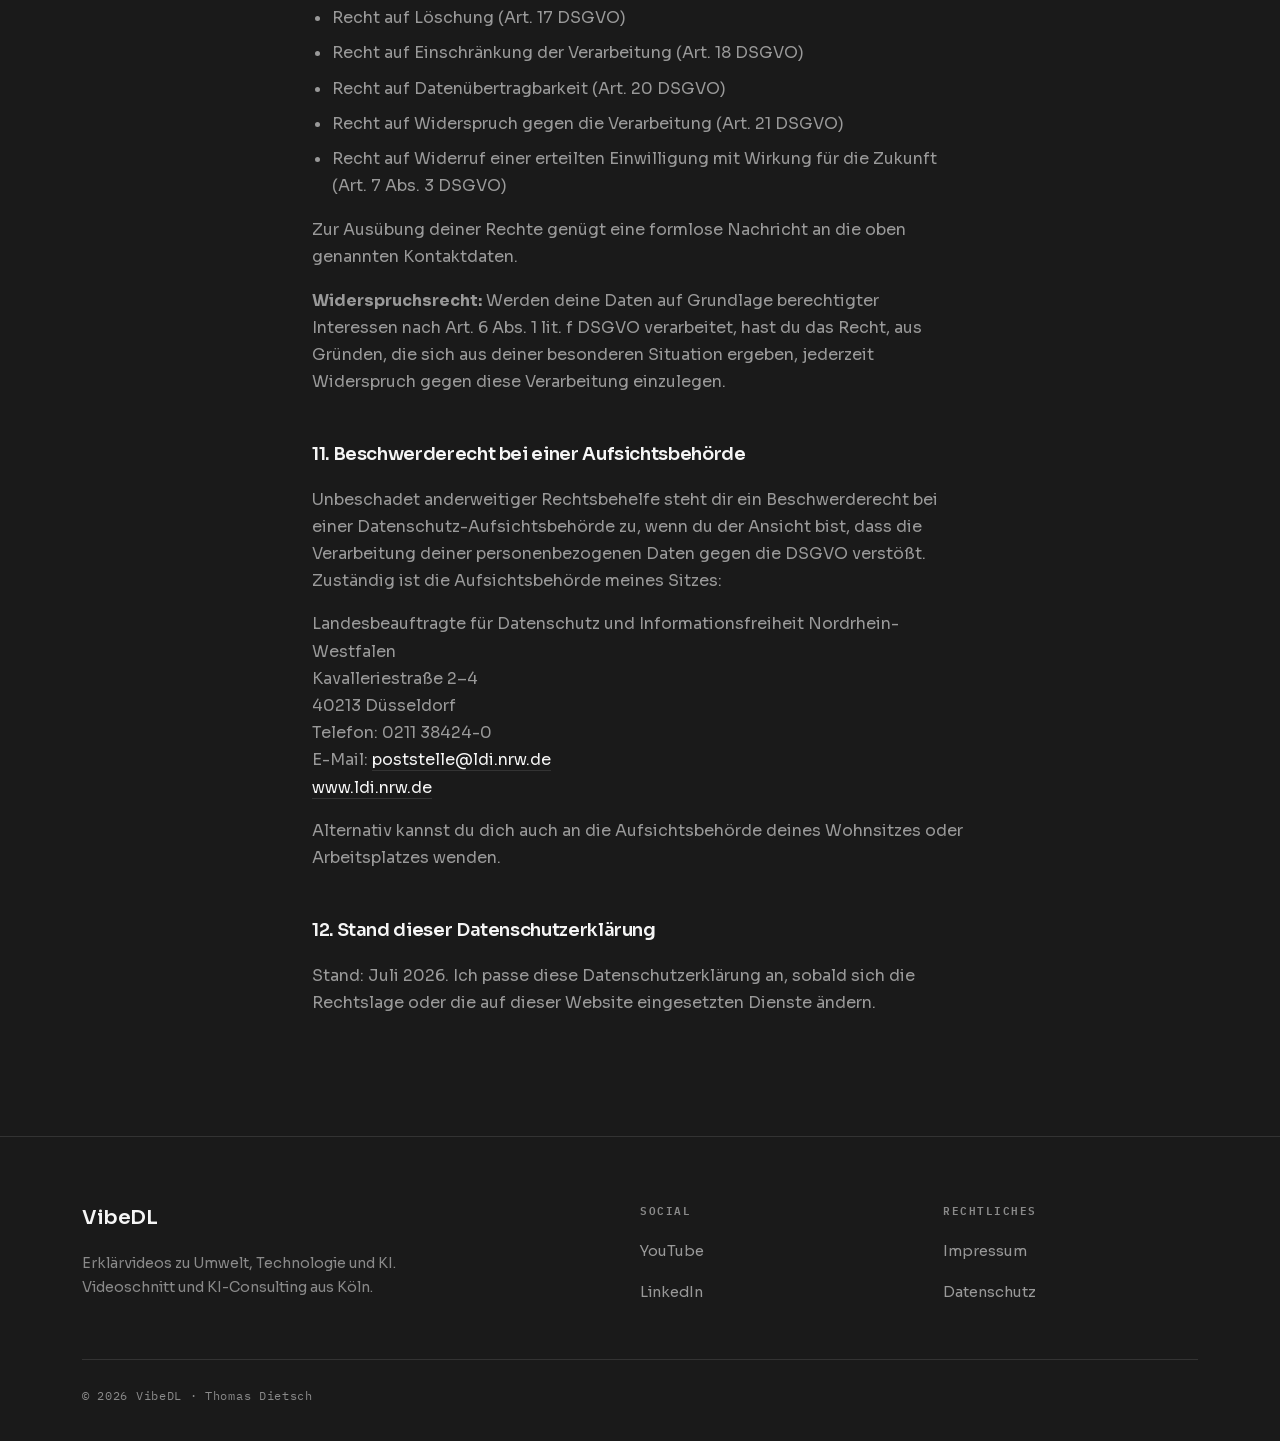
==== commit 7826290c: "Hero-Redesign mit lokaler Sora-Schrift, Kachelraster und zweitem Video - Neues Hero-Layout: Vollbild" ====
--- a/datenschutz.html
+++ b/datenschutz.html
@@ -7,17 +7,17 @@
   <meta name="description" content="Datenschutzerklärung von VibeDL nach DSGVO: Verantwortlicher, Hosting, Server-Logfiles, Rechte der betroffenen Personen.">
   <link rel="stylesheet" href="assets/css/style.css">
   <link rel="icon" type="image/png" href="assets/img/favicon.png">
+  <link rel="preload" href="assets/fonts/sora-latin.woff2" as="font" type="font/woff2" crossorigin>
 </head>
 <body>
 
-  <header class="site-header">
+  <header class="site-header site-header--solid">
     <div class="container">
       <a href="index.html" class="logo">
         <span class="logo-text">VibeDL</span>
       </a>
 
       <input type="checkbox" id="nav-toggle" class="nav-toggle">
-      <label for="nav-toggle" class="nav-toggle-label" aria-label="Menü öffnen">☰</label>
 
       <nav>
         <ul class="nav-links">
@@ -28,6 +28,10 @@
           <li><a href="impressum.html">Impressum</a></li>
         </ul>
       </nav>
+
+      <label for="nav-toggle" class="nav-toggle-label" aria-label="Menü öffnen">☰</label>
+
+      <a href="https://www.youtube.com/@Vibe_DL" class="nav-cta" target="_blank" rel="noopener">YouTube-Kanal</a>
     </div>
   </header>
 
@@ -79,7 +83,7 @@
 
       <h2>5. Schriftarten</h2>
       <p>
-        Die auf dieser Website verwendeten Schriftarten („Inter“ und „IBM Plex Mono“) werden lokal vom Server dieser Website ausgeliefert. Es besteht dabei keine Verbindung zu Servern von Google oder anderen Dritten; es werden keine Daten an externe Anbieter übertragen.
+        Die auf dieser Website verwendeten Schriftarten („Sora“ und „IBM Plex Mono“) werden lokal vom Server dieser Website ausgeliefert. Es besteht dabei keine Verbindung zu Servern von Google oder anderen Dritten; es werden keine Daten an externe Anbieter übertragen.
       </p>
 
       <h2>6. Kontaktaufnahme</h2>
--- a/assets/css/style.css
+++ b/assets/css/style.css
@@ -1,24 +1,29 @@
 /* ---------- Schriften (lokal gehostet, DSGVO-konform) ----------
-   Inter – SIL Open Font License 1.1 (assets/fonts/OFL.txt)
+   Sora – SIL Open Font License 1.1 (assets/fonts/OFL-Sora.txt)
    IBM Plex Mono – SIL Open Font License 1.1 (assets/fonts/OFL-PlexMono.txt)
 
-   Rollenverteilung: Inter trägt Headlines und Fließtext,
-   Plex Mono trägt Timecodes, Labels und technische Angaben. */
+   Sora liegt als Variable Font vor: eine Datei deckt 300–700 ab.
+   Rollenverteilung: Sora trägt Headlines, Fließtext und Navigation,
+   Plex Mono trägt Timecodes und technische Labels (tabellarische Ziffern).
+
+   WICHTIG: Nicht auf die Google-Fonts-CDN umstellen. Die dynamische
+   Einbindung überträgt die Besucher-IP in die USA; Abschnitt 5 der
+   Datenschutzerklärung sichert die lokale Auslieferung ausdrücklich zu. */
 @font-face {
-  font-family: "Inter";
+  font-family: "Sora";
   font-style: normal;
-  font-weight: 400 800;
+  font-weight: 300 700;
   font-display: swap;
-  src: url("../fonts/inter-latin-ext.woff2") format("woff2");
+  src: url("../fonts/sora-latin-ext.woff2") format("woff2");
   unicode-range: U+0100-02BA, U+02BD-02C5, U+02C7-02CC, U+02CE-02D7, U+02DD-02FF, U+0304, U+0308, U+0329, U+1D00-1DBF, U+1E00-1E9F, U+1EF2-1EFF, U+2020, U+20A0-20AB, U+20AD-20C0, U+2113, U+2C60-2C7F, U+A720-A7FF;
 }
 
 @font-face {
-  font-family: "Inter";
+  font-family: "Sora";
   font-style: normal;
-  font-weight: 400 800;
+  font-weight: 300 700;
   font-display: swap;
-  src: url("../fonts/inter-latin.woff2") format("woff2");
+  src: url("../fonts/sora-latin.woff2") format("woff2");
   unicode-range: U+0000-00FF, U+0131, U+0152-0153, U+02BB-02BC, U+02C6, U+02DA, U+02DC, U+0304, U+0308, U+0329, U+2000-206F, U+20AC, U+2122, U+2191, U+2193, U+2212, U+2215, U+FEFF, U+FFFD;
 }
 
@@ -38,23 +43,50 @@
   src: url("../fonts/plex-mono-600.woff2") format("woff2");
 }
 
+/* ---------- Farbtokens ----------
+   Als HSL-Tripel notiert und per hsl(var(--token)) verwendet.
+   Nur Dark Mode, kein Light Mode.
+
+   Kontrast (WCAG AA, kleiner Text braucht 4,5:1):
+     foreground      auf hero-bg = 17,6:1
+     muted-foreground auf hero-bg =  6,5:1
+     text-faint      auf hero-bg =  5,3:1
+     primary         auf hero-bg = 11,2:1
+     primary-foreground auf primary = 12,0:1
+   Nach jeder Farbänderung nachrechnen. */
 :root {
-  /* Neutrales Schnittraum-Grau, an der DaVinci-Resolve-Oberfläche orientiert */
-  --bg: #222225;
-  --bg-lift: #2a2a2e;
-  --line: #45454d;
-  --line-soft: #34343a;
-  --text: #f2f2f4;
-  --text-muted: #a6a6af;
-  --text-faint: #8c8c96;
-  --accent: #43d9a3;
+  --background: 0 0% 10%;
+  --foreground: 0 0% 96%;
+  --primary: 119 99% 46%;
+  --primary-foreground: 0 0% 4%;
+  --secondary: 0 0% 18%;
+  --secondary-foreground: 0 0% 96%;
+  --muted: 0 0% 16%;
+  --muted-foreground: 0 0% 60%;
+  --accent: 119 99% 46%;
+  --accent-foreground: 0 0% 4%;
+  --destructive: 0 84% 60%;
+  --border: 0 0% 20%;
+  --input: 0 0% 20%;
+  --ring: 119 99% 46%;
+  --nav-button: 0 0% 18%;
+  --hero-bg: 0 0% 8%;
+
+  /* Eigener Ton für die leiseste Textstufe. Der Entwurf sah dafür
+     muted-foreground bei 60 % Deckkraft vor – das ergibt nur 3,1:1
+     und fällt unter die Lesbarkeitsschwelle. */
+  --text-faint: 0 0% 54%;
+
+  --radius: 0.5rem;
+  --radius-sm: 0.125rem;
+  --font-sans: "Sora", -apple-system, BlinkMacSystemFont, "Segoe UI", sans-serif;
   --font-mono: "IBM Plex Mono", ui-monospace, "SFMono-Regular", Consolas, monospace;
-  --radius: 2px;
   --max-width: 1180px;
   --gutter: 32px;
   --header-height: 68px;
   /* Harter Schnitt statt Überblendung */
   --cut: 0.1s linear;
+  --ease-out-expo: cubic-bezier(0.16, 1, 0.3, 1);
 }
 
 * {
@@ -64,19 +96,19 @@
 html {
   scroll-behavior: smooth;
   /* Absicherung gegen horizontalen Überlauf.
-     "clip" statt "hidden", weil hidden einen Scroll-Container erzeugt
-     und damit den sticky Header brechen kann. */
+     "clip" statt "hidden", weil hidden einen Scroll-Container erzeugt. */
   overflow-x: clip;
 }
 
 body {
   margin: 0;
-  background: var(--bg);
-  color: var(--text);
-  font-family: "Inter", -apple-system, BlinkMacSystemFont, "Segoe UI", sans-serif;
+  background: hsl(var(--hero-bg));
+  color: hsl(var(--foreground));
+  font-family: var(--font-sans);
   font-size: 1.05rem;
   line-height: 1.7;
   -webkit-font-smoothing: antialiased;
+  -moz-osx-font-smoothing: grayscale;
   text-rendering: optimizeLegibility;
 }
 
@@ -95,8 +127,13 @@
 }
 
 ::selection {
-  background: var(--accent);
-  color: var(--bg);
+  background: hsl(var(--primary));
+  color: hsl(var(--primary-foreground));
+}
+
+:focus-visible {
+  outline: 2px solid hsl(var(--ring));
+  outline-offset: 3px;
 }
 
 .container {
@@ -108,6 +145,429 @@
 /* Schmalere Spur für Lesetext – bricht die Gleichbreite auf */
 .container--narrow {
   max-width: 900px;
+}
+
+/* Sprungziele unter dem fixierten Header freihalten */
+[id] {
+  scroll-margin-top: calc(var(--header-height) + 24px);
+}
+
+/* ---------- Animationen ---------- */
+@keyframes fade-up {
+  0% {
+    opacity: 0;
+    transform: translateY(20px);
+    filter: blur(4px);
+  }
+  100% {
+    opacity: 1;
+    transform: translateY(0);
+    filter: blur(0);
+  }
+}
+
+@keyframes fade-in {
+  0%   { opacity: 0; }
+  100% { opacity: 1; }
+}
+
+.animate-fade-up {
+  opacity: 0;
+  animation: fade-up 0.7s var(--ease-out-expo) forwards;
+}
+
+.animate-fade-in {
+  opacity: 0;
+  animation: fade-in 0.5s ease-out forwards;
+}
+
+/* Wer Bewegung reduziert haben will, bekommt den Endzustand sofort */
+@media (prefers-reduced-motion: reduce) {
+  html {
+    scroll-behavior: auto;
+  }
+
+  .animate-fade-up,
+  .animate-fade-in {
+    animation: none;
+    opacity: 1;
+    transform: none;
+    filter: none;
+  }
+
+  .hero-grid span {
+    transition: none;
+  }
+}
+
+/* ---------- Header: fixiert, schwebt über dem Hero ----------
+   Der Entwurf sah eine reine Hero-Seite vor, auf der ein dauerhaft
+   transparenter Header nie mit Inhalt kollidiert. Hier folgen unter dem
+   Hero weitere Sektionen – ohne Fläche liefe deren Text sichtbar hinter
+   dem Logo durch. Deshalb: deckend als Grundzustand, und nur dort
+   transparent, wo der Browser das Aufblenden beim Scrollen beherrscht. */
+.site-header {
+  position: fixed;
+  top: 0;
+  left: 0;
+  right: 0;
+  z-index: 50;
+  height: var(--header-height);
+  display: flex;
+  align-items: center;
+  background: hsl(var(--background) / 0.92);
+  backdrop-filter: blur(12px);
+  border-bottom: 1px solid hsl(var(--border));
+}
+
+@keyframes header-lift {
+  from {
+    background-color: hsl(var(--background) / 0);
+    border-bottom-color: hsl(var(--border) / 0);
+  }
+  to {
+    background-color: hsl(var(--background) / 0.92);
+    border-bottom-color: hsl(var(--border) / 1);
+  }
+}
+
+/* Scroll-gesteuert, ohne JavaScript. Browser ohne Unterstützung
+   behalten den deckenden Grundzustand – lesbar, nur weniger elegant. */
+@supports (animation-timeline: scroll()) {
+  .site-header:not(.site-header--solid) {
+    background-color: hsl(var(--background) / 0);
+    border-bottom-color: hsl(var(--border) / 0);
+    animation: header-lift 1ms linear forwards;
+    animation-timeline: scroll(root block);
+    animation-range: 55vh 75vh;
+  }
+}
+
+.site-header .container {
+  display: flex;
+  align-items: center;
+  justify-content: space-between;
+  width: 100%;
+  max-width: none;
+  padding: 0 2rem;
+}
+
+.logo {
+  display: inline-flex;
+  align-items: center;
+  font-size: 1.25rem;
+  font-weight: 600;
+  letter-spacing: -0.025em;
+  color: hsl(var(--foreground));
+}
+
+.nav-links {
+  display: flex;
+  align-items: center;
+  gap: 2rem;
+  margin: 0;
+  padding: 0;
+}
+
+.nav-links a {
+  font-size: 0.8rem;
+  font-weight: 400;
+  letter-spacing: 0.1em;
+  text-transform: uppercase;
+  color: hsl(var(--muted-foreground));
+  transition: color var(--cut);
+}
+
+.nav-links a:hover,
+.nav-links a:focus-visible {
+  color: hsl(var(--foreground));
+}
+
+.nav-links a.active {
+  color: hsl(var(--primary));
+}
+
+/* Sekundärer Button in der Kopfzeile – bewusst nicht grün,
+   damit der einzige Akzent im Hero bleibt */
+.nav-cta {
+  display: inline-flex;
+  align-items: center;
+  color: hsl(var(--foreground));
+  background: hsl(var(--nav-button));
+  border: none;
+  border-radius: var(--radius);
+  padding: 0.7rem 1.5rem;
+  font-family: inherit;
+  font-size: 0.75rem;
+  font-weight: 500;
+  letter-spacing: 0.1em;
+  text-transform: uppercase;
+  cursor: pointer;
+  transition: background-color var(--cut), transform var(--cut);
+}
+
+.nav-cta:hover,
+.nav-cta:focus-visible {
+  background: hsl(var(--nav-button) / 0.8);
+}
+
+.nav-cta:active {
+  transform: scale(0.97);
+}
+
+.nav-toggle {
+  display: none;
+}
+
+.nav-toggle-label {
+  display: none;
+  cursor: pointer;
+}
+
+/* ---------- Hero: Vollbild, Inhalt unten links ---------- */
+.hero {
+  position: relative;
+  min-height: 100vh;
+  min-height: 100svh;
+  display: flex;
+  align-items: flex-end;
+  background: hsl(var(--hero-bg));
+  overflow: hidden;
+  border-bottom: none;
+}
+
+.hero-media {
+  position: absolute;
+  inset: 0;
+}
+
+.hero-media img {
+  width: 100%;
+  height: 100%;
+  object-fit: cover;
+}
+
+/* Abdunklung: flächig wie im Entwurf, plus ein Verlauf nach unten.
+   Der Verlauf ist hier funktional, nicht dekorativ – ohne ihn steht
+   heller Text auf einem Foto mit unbekannter Helligkeit. */
+.hero-scrim {
+  position: absolute;
+  inset: 0;
+  z-index: 1;
+  pointer-events: none;
+  background:
+    linear-gradient(
+      to top,
+      hsl(var(--hero-bg) / 0.95) 0%,
+      hsl(var(--hero-bg) / 0.88) 30%,
+      hsl(var(--hero-bg) / 0.72) 55%,
+      hsl(var(--hero-bg) / 0.32) 76%,
+      hsl(var(--hero-bg) / 0.62) 100%
+    ),
+    rgb(0 0 0 / 0.3);
+}
+
+/* Kachelraster über dem Bild, unter dem Text ----------
+   Ersetzt die interaktive Spline-3D-Szene aus dem Entwurf: 240 leere
+   Spans, weil jede Zelle einzeln auf :hover reagieren muss – ohne
+   JavaScript geht das nur über einzelne Elemente, nicht über einen
+   gezeichneten Hintergrund. Zahl bewusst durch 20, 12, 8 und 30 teilbar,
+   damit jede Rasteraufteilung unten exakt aufgeht. */
+.hero-grid {
+  position: absolute;
+  inset: 0;
+  z-index: 2;
+  display: grid;
+  grid-template-columns: repeat(20, 1fr);
+  grid-template-rows: repeat(12, 1fr);
+}
+
+.hero-grid span {
+  border-right: 1px solid hsl(var(--border) / 0.45);
+  border-bottom: 1px solid hsl(var(--border) / 0.45);
+}
+
+/* Nur mit echtem Zeiger – auf Touch-Geräten bliebe der Hover sonst nach
+   dem Tippen an der zuletzt berührten Kachel "kleben".
+
+   Das Leuchten (box-shadow) ist eine bewusste, vom Nutzer nach Kenntnis
+   der Regel getroffene Ausnahme von "keine Leuchteffekte" (siehe
+   AGENTS.md, "Harte Regeln" Nr. 2 und "Gestaltungskonzept"). Es bildet
+   das Hover-Verhalten der ursprünglichen Spline-Szene nach. */
+@media (hover: hover) {
+  .hero-grid span {
+    transition: background-color var(--cut), box-shadow var(--cut);
+  }
+
+  .hero-grid span:hover {
+    position: relative;
+    z-index: 1;
+    background-color: hsl(var(--primary) / 0.18);
+    box-shadow:
+      inset 0 0 0 1px hsl(var(--primary) / 0.55),
+      0 0 18px 2px hsl(var(--primary) / 0.35);
+  }
+}
+
+/* Der Text darüber lässt Klicks zum Raster durch (wie im Entwurf via
+   pointer-events-none vorgesehen) – nur die beiden Buttons bleiben
+   bedienbar. Tastaturbedienung ist davon nicht betroffen, Tab-Fokus
+   funktioniert unverändert. Preis: der Hero-Text ist nicht mehr
+   markierbar. */
+.hero-content {
+  position: relative;
+  z-index: 10;
+  width: 100%;
+  max-width: 90%;
+  padding: 8rem 1.5rem 2.5rem;
+  pointer-events: none;
+}
+
+.hero-actions a {
+  pointer-events: auto;
+}
+
+/* Eine Stufe heller als sonst: hier liegt der Timecode auf dem Foto,
+   nicht auf einer ruhigen Fläche */
+.hero-content > .tc {
+  color: hsl(var(--muted-foreground));
+  margin-bottom: 1.25rem;
+}
+
+.hero h1 {
+  font-size: clamp(3rem, 8vw, 6rem);
+  line-height: 1.05;
+  letter-spacing: -0.05em;
+  font-weight: 700;
+  text-transform: uppercase;
+  color: hsl(var(--foreground));
+  margin: 0 0 0.5rem;
+}
+
+.hero h1 .accent {
+  color: hsl(var(--primary));
+}
+
+.hero .subheadline {
+  font-size: clamp(1.125rem, 2.5vw, 1.875rem);
+  line-height: 1.25;
+  font-weight: 300;
+  color: hsl(var(--foreground) / 0.8);
+  margin: 0 0 0.75rem;
+}
+
+.hero .hero-description {
+  font-size: clamp(0.875rem, 1.5vw, 1.25rem);
+  line-height: 1.6;
+  font-weight: 300;
+  color: hsl(var(--muted-foreground));
+  margin: 0 0 1rem;
+}
+
+.hero-actions {
+  display: flex;
+  flex-wrap: wrap;
+  gap: 0.75rem;
+}
+
+.hero-trust {
+  font-size: 0.75rem;
+  font-weight: 300;
+  line-height: 1.6;
+  color: hsl(var(--text-faint));
+  margin: 1rem 0 0;
+}
+
+/* ---------- Buttons ---------- */
+.btn-primary,
+.btn-secondary,
+.btn-outline {
+  display: inline-flex;
+  align-items: center;
+  gap: 10px;
+  padding: 0.75rem 1.5rem;
+  border-radius: var(--radius-sm);
+  font-family: inherit;
+  font-size: 0.875rem;
+  font-weight: 700;
+  line-height: 1.4;
+  cursor: pointer;
+  transition: filter var(--cut), transform var(--cut), background-color var(--cut), border-color var(--cut), color var(--cut);
+}
+
+.btn-primary {
+  color: hsl(var(--primary-foreground));
+  background: hsl(var(--primary));
+  border: none;
+}
+
+.btn-primary:hover,
+.btn-primary:focus-visible {
+  filter: brightness(1.1);
+}
+
+.btn-secondary {
+  color: hsl(var(--background));
+  background: #ffffff;
+  border: none;
+}
+
+.btn-secondary:hover,
+.btn-secondary:focus-visible {
+  filter: brightness(0.9);
+}
+
+.btn-primary:active,
+.btn-secondary:active,
+.btn-outline:active {
+  transform: scale(0.97);
+}
+
+/* Für Flächen abseits des Heros – dort wäre Weiß zu laut */
+.btn-outline {
+  color: hsl(var(--foreground));
+  background: transparent;
+  border: 1px solid hsl(var(--border));
+  font-weight: 500;
+}
+
+.btn-outline:hover,
+.btn-outline:focus-visible {
+  border-color: hsl(var(--foreground));
+}
+
+/* ---------- Sektionen: harte Schnitte, variabler Rhythmus ---------- */
+section {
+  border-bottom: 1px solid hsl(var(--border));
+}
+
+section:last-of-type {
+  border-bottom: none;
+}
+
+main > section:not(.hero),
+main > .work-section {
+  background: hsl(var(--background));
+}
+
+.sec-pad-l { padding: 130px 0; }
+.sec-pad-m { padding: 96px 0; }
+.sec-pad-s { padding: 64px 0; }
+
+.section-head {
+  margin-bottom: 44px;
+}
+
+.section-head .tc {
+  margin-bottom: 12px;
+}
+
+.section-title {
+  font-size: clamp(1.9rem, 4vw, 2.9rem);
+  line-height: 1.08;
+  letter-spacing: -0.04em;
+  font-weight: 700;
+  margin: 0;
 }
 
 /* ---------- Timecode ---------- */
@@ -117,245 +577,15 @@
   font-size: 0.72rem;
   font-weight: 400;
   letter-spacing: 0.06em;
-  color: var(--text-faint);
+  color: hsl(var(--text-faint));
   font-variant-numeric: tabular-nums;
-}
-
-/* ---------- Header ---------- */
-.site-header {
-  position: sticky;
-  top: 0;
-  z-index: 100;
-  height: var(--header-height);
-  display: flex;
-  align-items: center;
-  background: rgba(34, 34, 37, 0.92);
-  backdrop-filter: blur(12px);
-  border-bottom: 1px solid var(--line-soft);
-}
-
-.site-header .container {
-  display: flex;
-  align-items: center;
-  justify-content: space-between;
-  width: 100%;
-}
-
-.logo {
-  display: inline-flex;
-  align-items: center;
-  font-size: 1rem;
-  font-weight: 700;
-  letter-spacing: 0.06em;
-  color: var(--text);
-}
-
-.nav-links {
-  display: flex;
-  gap: 32px;
-  margin: 0;
-  padding: 0;
-}
-
-.nav-links a {
-  font-family: var(--font-mono);
-  font-size: 0.76rem;
-  font-weight: 400;
-  letter-spacing: 0.08em;
-  text-transform: uppercase;
-  color: var(--text-muted);
-  transition: color var(--cut);
-}
-
-.nav-links a:hover,
-.nav-links a:focus-visible {
-  color: var(--text);
-}
-
-.nav-links a.active {
-  color: var(--accent);
-}
-
-.nav-toggle {
-  display: none;
-}
-
-.nav-toggle-label {
-  display: none;
-  cursor: pointer;
-}
-
-/* ---------- Buttons ---------- */
-.btn-primary,
-.btn-secondary {
-  display: inline-flex;
-  align-items: center;
-  gap: 10px;
-  padding: 14px 26px;
-  border-radius: var(--radius);
-  font-family: var(--font-mono);
-  font-size: 0.8rem;
-  font-weight: 600;
-  letter-spacing: 0.08em;
-  text-transform: uppercase;
-  transition: background-color var(--cut), color var(--cut), border-color var(--cut);
-}
-
-.btn-primary {
-  color: var(--bg);
-  background: var(--accent);
-  border: 1px solid var(--accent);
-}
-
-.btn-primary:hover,
-.btn-primary:focus-visible {
-  background: transparent;
-  color: var(--accent);
-}
-
-.btn-secondary {
-  color: var(--text);
-  background: transparent;
-  border: 1px solid var(--line);
-}
-
-.btn-secondary:hover,
-.btn-secondary:focus-visible {
-  border-color: var(--text);
-}
-
-/* ---------- Sektionen: harte Schnitte, variabler Rhythmus ----------
-   Trennlinien laufen über die volle Fensterbreite, nicht nur im Container. */
-section {
-  border-bottom: 1px solid var(--line-soft);
-}
-
-section:last-of-type {
-  border-bottom: none;
-}
-
-.sec-pad-l { padding: 130px 0; }
-.sec-pad-m { padding: 96px 0; }
-.sec-pad-s { padding: 64px 0; }
-
-.section-head {
-  margin-bottom: 44px;
-}
-
-.section-head .tc {
-  margin-bottom: 12px;
-}
-
-.section-title {
-  font-size: clamp(1.9rem, 4vw, 2.9rem);
-  line-height: 1.08;
-  letter-spacing: -0.03em;
-  font-weight: 700;
-  margin: 0;
-}
-
-/* ---------- Hero ---------- */
-.hero {
-  padding: 120px 0 96px;
-}
-
-.hero > .container > .tc {
-  margin-bottom: 36px;
-}
-
-.hero h1 {
-  font-size: clamp(2.6rem, 6.6vw, 5.2rem);
-  line-height: 0.98;
-  letter-spacing: -0.038em;
-  font-weight: 700;
-  margin: 0 0 30px;
-  max-width: 16ch;
-}
-
-.hero h1 .accent {
-  color: var(--accent);
-}
-
-.hero .subheadline {
-  font-size: 1.1rem;
-  color: var(--text-muted);
-  max-width: 48ch;
-  margin: 0 0 40px;
-}
-
-/* ---------- Randabfallende Bildfläche (Cinemascope) ---------- */
-.bleed {
-  width: 100%;
-}
-
-.still {
-  position: relative;
-  width: 100%;
-  aspect-ratio: 2.39 / 1;
-  overflow: hidden;
-  background: var(--bg-lift);
-}
-
-.still img {
-  width: 100%;
-  height: 100%;
-  object-fit: cover;
-}
-
-/* Platzhalter, solange kein Bildmaterial vorliegt –
-   bewusst gestaltet, nicht "kaputtes Bild" */
-.still--placeholder {
-  display: flex;
-  align-items: center;
-  justify-content: center;
-  /* oben keine Linie – die Hero-Sektion bringt sie bereits mit */
-  border-bottom: 1px solid var(--line-soft);
-  background-image:
-    repeating-linear-gradient(
-      -45deg,
-      transparent 0 14px,
-      rgba(255, 255, 255, 0.03) 14px 28px
-    );
-}
-
-.still--placeholder .ph-label {
-  font-family: var(--font-mono);
-  font-size: 0.74rem;
-  letter-spacing: 0.1em;
-  /* muted statt faint: auf der helleren Flaeche sonst unter 4,5:1 */
-  color: var(--text-muted);
-  text-align: center;
-  line-height: 2;
-  text-transform: uppercase;
-}
-
-.still--placeholder .ph-label strong {
-  display: block;
-  font-weight: 600;
-  color: var(--text);
-}
-
-.caption {
-  font-family: var(--font-mono);
-  font-size: 0.72rem;
-  letter-spacing: 0.06em;
-  color: var(--text-faint);
-  padding: 12px var(--gutter) 0;
-  max-width: var(--max-width);
-  margin: 0 auto;
-}
-
-/* innerhalb eines .container – der bringt die Ränder bereits mit */
-.caption--inline {
-  padding-left: 0;
-  padding-right: 0;
 }
 
 /* ---------- Metadaten-Block (ersetzt die Statistik-Leiste) ---------- */
 .meta-list {
   margin: 0;
   padding: 0;
-  border-top: 1px solid var(--line-soft);
+  border-top: 1px solid hsl(var(--border));
 }
 
 .meta-row {
@@ -363,7 +593,7 @@
   grid-template-columns: 160px minmax(0, 1fr);
   gap: 24px;
   padding: 20px 0;
-  border-bottom: 1px solid var(--line-soft);
+  border-bottom: 1px solid hsl(var(--border));
 }
 
 .meta-row dt {
@@ -372,14 +602,14 @@
   font-weight: 600;
   letter-spacing: 0.12em;
   text-transform: uppercase;
-  color: var(--text-faint);
+  color: hsl(var(--text-faint));
   padding-top: 4px;
 }
 
 .meta-row dd {
   margin: 0;
   font-size: 1.02rem;
-  color: var(--text);
+  color: hsl(var(--foreground));
 }
 
 /* ---------- Lesetext ---------- */
@@ -387,13 +617,13 @@
   font-size: 1.3rem;
   line-height: 1.55;
   letter-spacing: -0.01em;
-  color: var(--text);
+  color: hsl(var(--foreground));
   margin: 0;
   max-width: 40ch;
 }
 
 .body-text {
-  color: var(--text-muted);
+  color: hsl(var(--muted-foreground));
   max-width: 62ch;
   margin: 0;
 }
@@ -402,11 +632,11 @@
   margin-top: 20px;
 }
 
-/* ---------- Leistungen / Schwerpunkte ---------- */
+/* ---------- Leistungen ---------- */
 .service-list {
   margin: 0;
   padding: 0;
-  border-top: 1px solid var(--line-soft);
+  border-top: 1px solid hsl(var(--border));
 }
 
 .service-item {
@@ -414,7 +644,7 @@
   grid-template-columns: 160px minmax(0, 24ch) minmax(0, 1fr);
   gap: 32px;
   padding: 40px 0;
-  border-bottom: 1px solid var(--line-soft);
+  border-bottom: 1px solid hsl(var(--border));
   align-items: start;
 }
 
@@ -425,15 +655,15 @@
 .service-item h3 {
   font-size: 1.45rem;
   line-height: 1.2;
-  letter-spacing: -0.02em;
-  font-weight: 700;
-  margin: 0;
-  color: var(--text);
+  letter-spacing: -0.03em;
+  font-weight: 600;
+  margin: 0;
+  color: hsl(var(--foreground));
 }
 
 .service-item p {
   margin: 0;
-  color: var(--text-muted);
+  color: hsl(var(--muted-foreground));
 }
 
 .section-cta {
@@ -445,36 +675,30 @@
   display: grid;
   grid-template-columns: repeat(auto-fit, minmax(260px, 1fr));
   gap: 1px;
-  background: var(--line-soft);
-  border-top: 1px solid var(--line-soft);
-  border-bottom: 1px solid var(--line-soft);
+  background: hsl(var(--border));
+  border-top: 1px solid hsl(var(--border));
+  border-bottom: 1px solid hsl(var(--border));
 }
 
 .work-item {
-  background: var(--bg);
+  background: hsl(var(--background));
   display: block;
   transition: background-color var(--cut);
 }
 
 .work-item:hover,
 .work-item:focus-visible {
-  background: var(--bg-lift);
+  background: hsl(var(--secondary));
 }
 
 .work-thumb {
   position: relative;
   aspect-ratio: 16 / 9;
   overflow: hidden;
-  background: var(--bg-lift);
+  background: hsl(var(--muted));
   display: flex;
   align-items: center;
   justify-content: center;
-  background-image:
-    repeating-linear-gradient(
-      -45deg,
-      transparent 0 12px,
-      rgba(255, 255, 255, 0.03) 12px 24px
-    );
 }
 
 .work-thumb img {
@@ -487,7 +711,7 @@
   font-family: var(--font-mono);
   font-size: 0.68rem;
   letter-spacing: 0.1em;
-  color: var(--text-muted);
+  color: hsl(var(--muted-foreground));
   text-transform: uppercase;
   text-align: center;
   line-height: 1.9;
@@ -504,14 +728,31 @@
 .work-meta h3 {
   font-size: 1rem;
   font-weight: 600;
-  letter-spacing: -0.01em;
-  margin: 0;
-  color: var(--text);
+  letter-spacing: -0.02em;
+  margin: 0;
+  color: hsl(var(--foreground));
+}
+
+.caption {
+  font-family: var(--font-mono);
+  font-size: 0.72rem;
+  letter-spacing: 0.06em;
+  color: hsl(var(--text-faint));
+  padding: 12px var(--gutter) 0;
+  max-width: var(--max-width);
+  margin: 0 auto;
+}
+
+/* innerhalb eines .container – der bringt die Ränder bereits mit */
+.caption--inline {
+  padding-left: 0;
+  padding-right: 0;
 }
 
 /* ---------- Über mich ---------- */
 .profile-hero {
-  padding: 96px 0 80px;
+  padding: calc(var(--header-height) + 72px) 0 80px;
+  background: hsl(var(--background));
 }
 
 .profile-hero .container {
@@ -538,7 +779,7 @@
   font-family: var(--font-mono);
   font-size: 0.7rem;
   letter-spacing: 0.06em;
-  color: var(--text-faint);
+  color: hsl(var(--text-faint));
   margin-top: 10px;
 }
 
@@ -548,8 +789,8 @@
 
 .profile-intro h1 {
   font-size: clamp(2.3rem, 5vw, 3.6rem);
-  line-height: 1;
-  letter-spacing: -0.035em;
+  line-height: 1.05;
+  letter-spacing: -0.05em;
   font-weight: 700;
   margin: 0 0 14px;
 }
@@ -559,10 +800,10 @@
   font-size: 0.8rem;
   letter-spacing: 0.08em;
   text-transform: uppercase;
-  color: var(--text-muted);
+  color: hsl(var(--muted-foreground));
   margin: 0 0 26px;
   padding-bottom: 26px;
-  border-bottom: 1px solid var(--line-soft);
+  border-bottom: 1px solid hsl(var(--border));
 }
 
 /* ---------- Kontakt ---------- */
@@ -588,23 +829,23 @@
 }
 
 .connect-links svg {
-  color: var(--text-faint);
+  color: hsl(var(--text-faint));
   flex-shrink: 0;
 }
 
 .connect-links a {
   font-family: var(--font-mono);
   font-size: 0.85rem;
-  color: var(--text);
-  border-bottom: 1px solid var(--line);
+  color: hsl(var(--foreground));
+  border-bottom: 1px solid hsl(var(--border));
   padding-bottom: 2px;
   transition: color var(--cut), border-color var(--cut);
 }
 
 .connect-links a:hover,
 .connect-links a:focus-visible {
-  color: var(--accent);
-  border-color: var(--accent);
+  color: hsl(var(--primary));
+  border-color: hsl(var(--primary));
 }
 
 .connect-qr {
@@ -627,12 +868,13 @@
   font-size: 0.66rem;
   letter-spacing: 0.14em;
   text-transform: uppercase;
-  color: var(--text-faint);
+  color: hsl(var(--text-faint));
 }
 
 /* ---------- Footer ---------- */
 .site-footer {
-  border-top: 1px solid var(--line-soft);
+  border-top: 1px solid hsl(var(--border));
+  background: hsl(var(--background));
   padding: 64px 0 36px;
 }
 
@@ -648,7 +890,7 @@
 }
 
 .footer-brand p {
-  color: var(--text-faint);
+  color: hsl(var(--text-faint));
   font-size: 0.9rem;
   max-width: 34ch;
   margin: 0;
@@ -660,7 +902,7 @@
   font-weight: 600;
   letter-spacing: 0.14em;
   text-transform: uppercase;
-  color: var(--text-faint);
+  color: hsl(var(--text-faint));
   margin: 0 0 18px;
 }
 
@@ -676,7 +918,7 @@
 
 .social-links a,
 .legal-links a {
-  color: var(--text-muted);
+  color: hsl(var(--muted-foreground));
   font-size: 0.92rem;
   transition: color var(--cut);
 }
@@ -685,21 +927,22 @@
 .social-links a:focus-visible,
 .legal-links a:hover,
 .legal-links a:focus-visible {
-  color: var(--text);
+  color: hsl(var(--foreground));
 }
 
 .footer-bottom {
-  border-top: 1px solid var(--line-soft);
+  border-top: 1px solid hsl(var(--border));
   padding-top: 26px;
   font-family: var(--font-mono);
   font-size: 0.72rem;
   letter-spacing: 0.06em;
-  color: var(--text-faint);
+  color: hsl(var(--text-faint));
 }
 
 /* ---------- Rechtsseiten ---------- */
 .legal-page {
-  padding: 64px 0 104px;
+  padding: calc(var(--header-height) + 48px) 0 104px;
+  background: hsl(var(--background));
 }
 
 .legal-page .container {
@@ -711,40 +954,39 @@
   align-items: center;
   gap: 8px;
   margin-bottom: 44px;
-  font-family: var(--font-mono);
   font-size: 0.74rem;
-  letter-spacing: 0.08em;
+  letter-spacing: 0.1em;
   text-transform: uppercase;
-  color: var(--text-muted);
+  color: hsl(var(--muted-foreground));
   transition: color var(--cut);
 }
 
 .back-link:hover,
 .back-link:focus-visible {
-  color: var(--text);
+  color: hsl(var(--foreground));
 }
 
 .legal-page h1 {
   font-size: clamp(2rem, 4vw, 2.7rem);
   line-height: 1.1;
-  letter-spacing: -0.03em;
+  letter-spacing: -0.04em;
   font-weight: 700;
   margin: 0 0 44px;
   padding-bottom: 26px;
-  border-bottom: 1px solid var(--line-soft);
+  border-bottom: 1px solid hsl(var(--border));
 }
 
 .legal-page h2 {
   font-size: 1.12rem;
-  font-weight: 700;
-  letter-spacing: -0.01em;
-  color: var(--text);
+  font-weight: 600;
+  letter-spacing: -0.02em;
+  color: hsl(var(--foreground));
   margin: 44px 0 14px;
 }
 
 .legal-page p,
 .legal-page li {
-  color: var(--text-muted);
+  color: hsl(var(--muted-foreground));
   font-size: 1rem;
   max-width: 68ch;
 }
@@ -759,27 +1001,83 @@
 }
 
 .legal-page a {
-  color: var(--text);
-  border-bottom: 1px solid var(--line);
+  color: hsl(var(--foreground));
+  border-bottom: 1px solid hsl(var(--border));
   transition: color var(--cut), border-color var(--cut);
 }
 
 .legal-page a:hover,
 .legal-page a:focus-visible {
-  color: var(--accent);
-  border-color: var(--accent);
+  color: hsl(var(--primary));
+  border-color: hsl(var(--primary));
 }
 
 /* ---------- Responsive ---------- */
+@media (min-width: 640px) {
+  .hero-content {
+    max-width: 28rem;
+  }
+}
+
+@media (min-width: 768px) {
+  .hero-content {
+    padding: 8rem 2.5rem 2.5rem;
+  }
+
+  .hero h1 {
+    margin-bottom: 1rem;
+  }
+
+  .hero .subheadline {
+    margin-bottom: 1.5rem;
+  }
+
+  .hero .hero-description {
+    margin-bottom: 2rem;
+  }
+
+  .hero-trust {
+    margin-top: 1.5rem;
+  }
+
+  .btn-primary,
+  .btn-secondary {
+    padding: 1rem 2rem;
+  }
+}
+
+@media (min-width: 1024px) {
+  .site-header .container {
+    padding: 0 4rem;
+  }
+
+  .hero-content {
+    max-width: 42rem;
+  }
+}
+
+/* Kachelraster: die Aufteilung wechselt mit der Fensterbreite, die
+   Gesamtzahl von 240 Zellen bleibt gleich (20×12 / 12×20 / 8×30) –
+   so bleiben die Kacheln auf jeder Breite ungefähr quadratisch. */
+@media (max-width: 1023px) {
+  .hero-grid {
+    grid-template-columns: repeat(12, 1fr);
+    grid-template-rows: repeat(20, 1fr);
+  }
+}
+
+@media (max-width: 639px) {
+  .hero-grid {
+    grid-template-columns: repeat(8, 1fr);
+    grid-template-rows: repeat(30, 1fr);
+  }
+}
+
 @media (max-width: 900px) {
   .sec-pad-l { padding: 84px 0; }
   .sec-pad-m { padding: 68px 0; }
   .sec-pad-s { padding: 52px 0; }
 
-  .hero {
-    padding: 72px 0 64px;
-  }
-
   .profile-hero .container,
   .connect-card {
     grid-template-columns: 1fr;
@@ -821,9 +1119,8 @@
     --gutter: 22px;
   }
 
-  .still {
-    /* auf dem Handy ist 2.39:1 zu flach */
-    aspect-ratio: 16 / 9;
+  .site-header .container {
+    padding: 0 var(--gutter);
   }
 
   .meta-row {
@@ -831,8 +1128,8 @@
     gap: 4px;
   }
 
-  .hero > .container > .tc {
-    margin-bottom: 26px;
+  .nav-cta {
+    display: none;
   }
 
   .nav-toggle-label {
@@ -842,9 +1139,11 @@
     width: 40px;
     height: 40px;
     font-size: 1.4rem;
-    color: var(--text);
-  }
-
+    color: hsl(var(--foreground));
+  }
+
+  /* Aufgeklapptes Menü braucht eine deckende Fläche –
+     der Header selbst ist transparent */
   .nav-links {
     position: absolute;
     top: var(--header-height);
@@ -852,8 +1151,9 @@
     right: 0;
     flex-direction: column;
     gap: 0;
-    background: var(--bg);
-    border-bottom: 1px solid var(--line);
+    align-items: stretch;
+    background: hsl(var(--background));
+    border-bottom: 1px solid hsl(var(--border));
     max-height: 0;
     overflow: hidden;
     transition: max-height 0.25s ease;
@@ -861,7 +1161,7 @@
 
   .nav-links li {
     width: 100%;
-    border-top: 1px solid var(--line-soft);
+    border-top: 1px solid hsl(var(--border));
   }
 
   .nav-links a {
